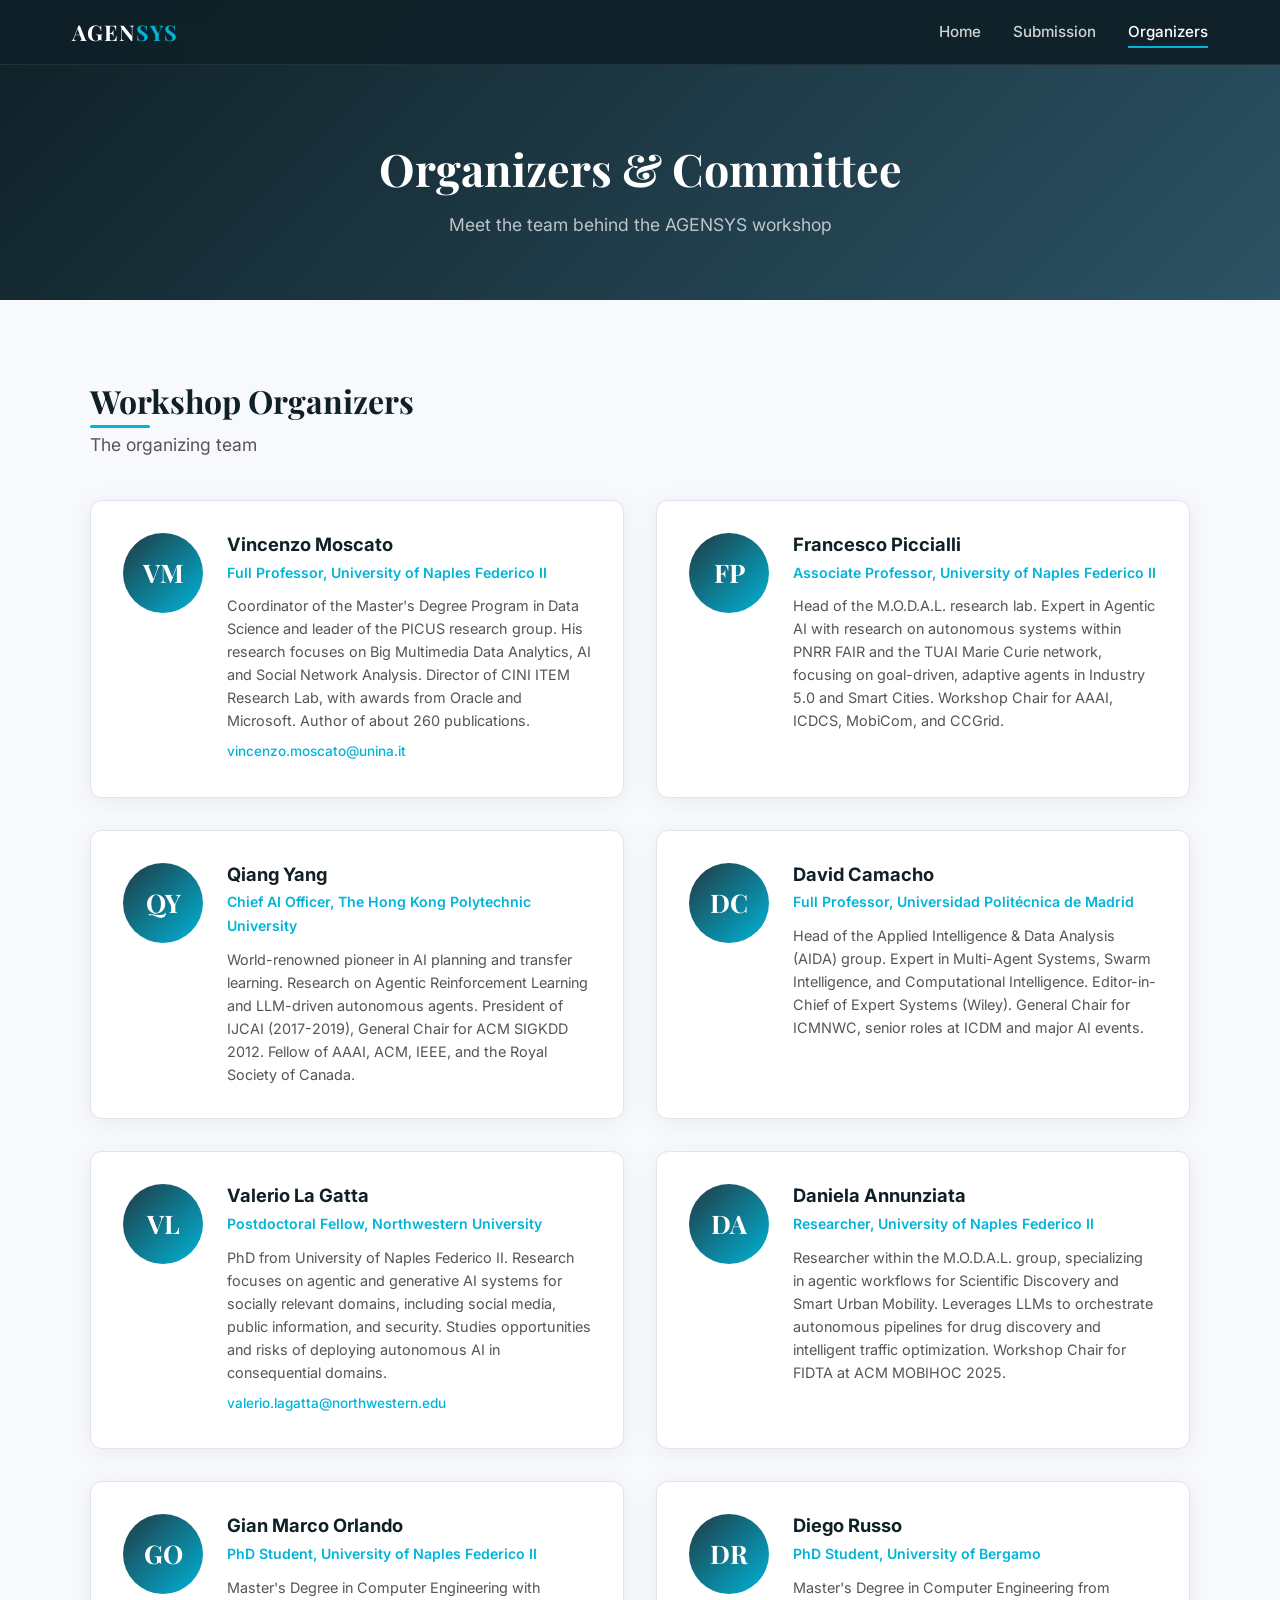
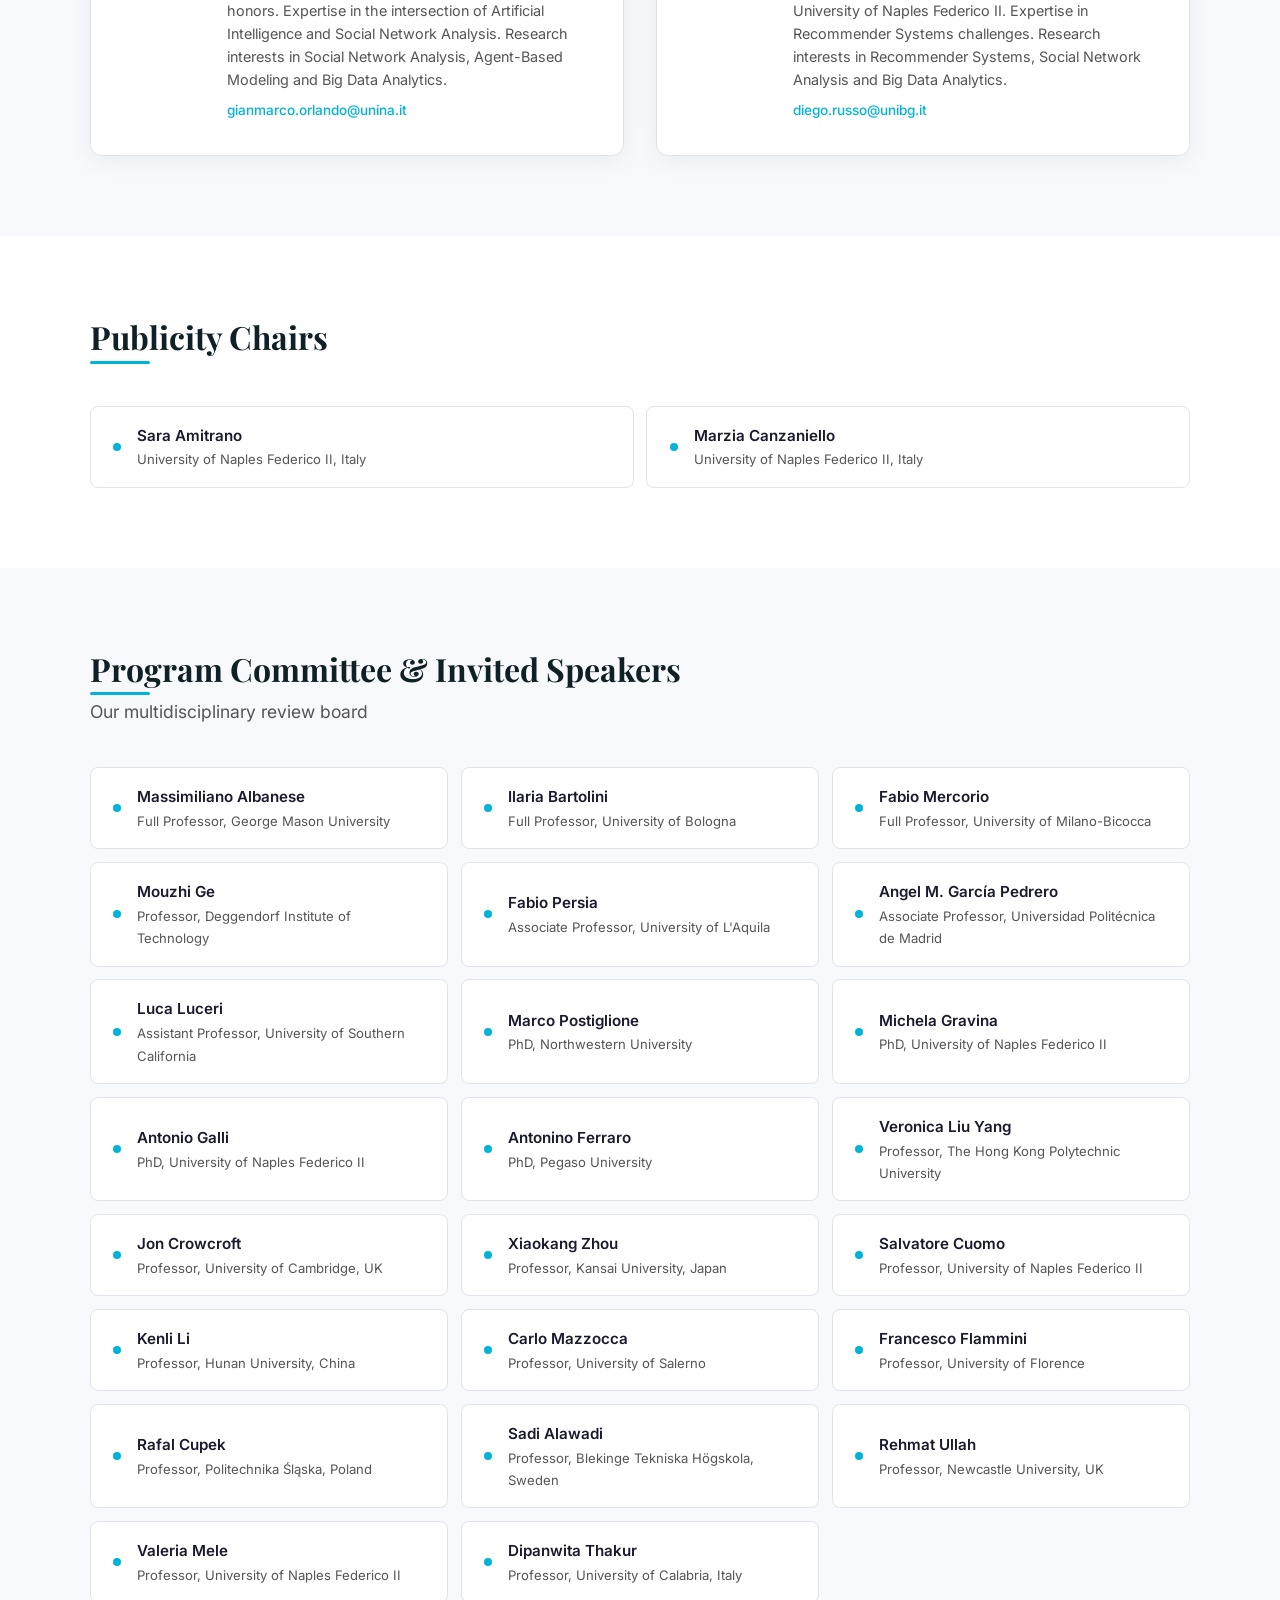
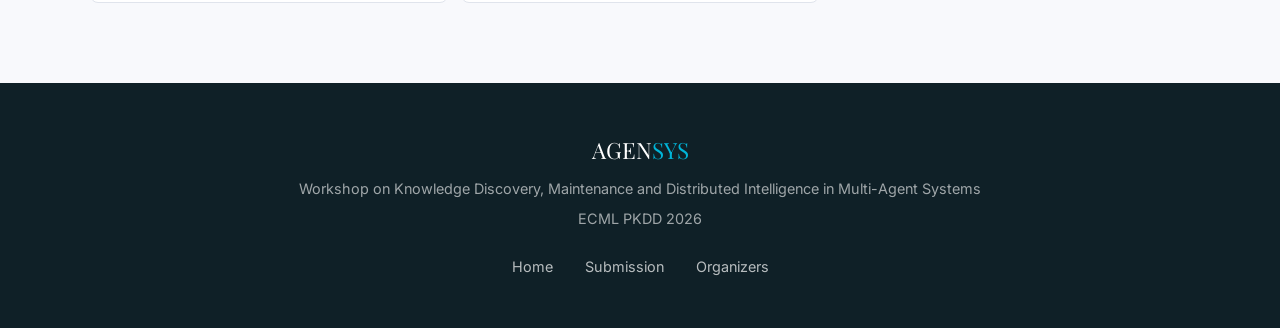
==== organizers.html @ 370cf226 "Add initial HTML files for AGENSYS Workshop at ECML PKDD 2026 - Created index.html with navigation, " ====
<!DOCTYPE html>
<html lang="en">
<head>
  <meta charset="UTF-8">
  <meta name="viewport" content="width=device-width, initial-scale=1.0">
  <title>Organizers – AGENSYS @ ECML PKDD 2026</title>
  <meta name="description" content="Organizing committee and program committee for the AGENSYS Workshop at ECML PKDD 2026">
  <link rel="preconnect" href="https://fonts.googleapis.com">
  <link rel="preconnect" href="https://fonts.gstatic.com" crossorigin>
  <link href="https://fonts.googleapis.com/css2?family=Inter:wght@400;500;600;700&family=Playfair+Display:wght@600;700;800&display=swap" rel="stylesheet">
  <link rel="stylesheet" href="css/style.css">
</head>
<body>

  <!-- Navigation -->
  <nav class="navbar">
    <div class="nav-container">
      <a href="index.html" class="nav-brand">AGEN<span>SYS</span></a>
      <ul class="nav-links" id="navLinks">
        <li><a href="index.html">Home</a></li>
        <li><a href="submission.html">Submission</a></li>
        <li><a href="organizers.html" class="active">Organizers</a></li>
      </ul>
      <div class="nav-toggle" id="navToggle" aria-label="Toggle navigation">
        <span></span><span></span><span></span>
      </div>
    </div>
  </nav>

  <!-- Page Hero -->
  <header class="page-hero">
    <h1>Organizers &amp; Committee</h1>
    <p>Meet the team behind the AGENSYS workshop</p>
  </header>

  <!-- Workshop Organizers -->
  <section class="section" id="organizers">
    <div class="container">
      <h2 class="section-title">Workshop Organizers</h2>
      <p class="section-subtitle">The organizing team</p>

      <div class="organizers-grid">

        <!-- Vincenzo Moscato -->
        <div class="organizer-card">
          <div class="organizer-avatar">VM</div>
          <div class="organizer-info">
            <h3>Vincenzo Moscato</h3>
            <div class="organizer-role">Full Professor, University of Naples Federico II</div>
            <p class="organizer-bio">Coordinator of the Master's Degree Program in Data Science and leader of the PICUS research group. His research focuses on Big Multimedia Data Analytics, AI and Social Network Analysis. Director of CINI ITEM Research Lab, with awards from Oracle and Microsoft. Author of about 260 publications.</p>
            <a href="mailto:vincenzo.moscato@unina.it" class="organizer-email">vincenzo.moscato@unina.it</a>
          </div>
        </div>

        <!-- Francesco Piccialli -->
        <div class="organizer-card">
          <div class="organizer-avatar">FP</div>
          <div class="organizer-info">
            <h3>Francesco Piccialli</h3>
            <div class="organizer-role">Associate Professor, University of Naples Federico II</div>
            <p class="organizer-bio">Head of the M.O.D.A.L. research lab. Expert in Agentic AI with research on autonomous systems within PNRR FAIR and the TUAI Marie Curie network, focusing on goal-driven, adaptive agents in Industry 5.0 and Smart Cities. Workshop Chair for AAAI, ICDCS, MobiCom, and CCGrid.</p>
          </div>
        </div>

        <!-- Qiang Yang -->
        <div class="organizer-card">
          <div class="organizer-avatar">QY</div>
          <div class="organizer-info">
            <h3>Qiang Yang</h3>
            <div class="organizer-role">Chief AI Officer, The Hong Kong Polytechnic University</div>
            <p class="organizer-bio">World-renowned pioneer in AI planning and transfer learning. Research on Agentic Reinforcement Learning and LLM-driven autonomous agents. President of IJCAI (2017-2019), General Chair for ACM SIGKDD 2012. Fellow of AAAI, ACM, IEEE, and the Royal Society of Canada.</p>
          </div>
        </div>

        <!-- David Camacho -->
        <div class="organizer-card">
          <div class="organizer-avatar">DC</div>
          <div class="organizer-info">
            <h3>David Camacho</h3>
            <div class="organizer-role">Full Professor, Universidad Polit&eacute;cnica de Madrid</div>
            <p class="organizer-bio">Head of the Applied Intelligence &amp; Data Analysis (AIDA) group. Expert in Multi-Agent Systems, Swarm Intelligence, and Computational Intelligence. Editor-in-Chief of Expert Systems (Wiley). General Chair for ICMNWC, senior roles at ICDM and major AI events.</p>
          </div>
        </div>

        <!-- Valerio La Gatta -->
        <div class="organizer-card">
          <div class="organizer-avatar">VL</div>
          <div class="organizer-info">
            <h3>Valerio La Gatta</h3>
            <div class="organizer-role">Postdoctoral Fellow, Northwestern University</div>
            <p class="organizer-bio">PhD from University of Naples Federico II. Research focuses on agentic and generative AI systems for socially relevant domains, including social media, public information, and security. Studies opportunities and risks of deploying autonomous AI in consequential domains.</p>
            <a href="mailto:valerio.lagatta@northwestern.edu" class="organizer-email">valerio.lagatta@northwestern.edu</a>
          </div>
        </div>

        <!-- Daniela Annunziata -->
        <div class="organizer-card">
          <div class="organizer-avatar">DA</div>
          <div class="organizer-info">
            <h3>Daniela Annunziata</h3>
            <div class="organizer-role">Researcher, University of Naples Federico II</div>
            <p class="organizer-bio">Researcher within the M.O.D.A.L. group, specializing in agentic workflows for Scientific Discovery and Smart Urban Mobility. Leverages LLMs to orchestrate autonomous pipelines for drug discovery and intelligent traffic optimization. Workshop Chair for FIDTA at ACM MOBIHOC 2025.</p>
          </div>
        </div>

        <!-- Gian Marco Orlando -->
        <div class="organizer-card">
          <div class="organizer-avatar">GO</div>
          <div class="organizer-info">
            <h3>Gian Marco Orlando</h3>
            <div class="organizer-role">PhD Student, University of Naples Federico II</div>
            <p class="organizer-bio">Master's Degree in Computer Engineering with honors. Expertise in the intersection of Artificial Intelligence and Social Network Analysis. Research interests in Social Network Analysis, Agent-Based Modeling and Big Data Analytics.</p>
            <a href="mailto:gianmarco.orlando@unina.it" class="organizer-email">gianmarco.orlando@unina.it</a>
          </div>
        </div>

        <!-- Diego Russo -->
        <div class="organizer-card">
          <div class="organizer-avatar">DR</div>
          <div class="organizer-info">
            <h3>Diego Russo</h3>
            <div class="organizer-role">PhD Student, University of Bergamo</div>
            <p class="organizer-bio">Master's Degree in Computer Engineering from University of Naples Federico II. Expertise in Recommender Systems challenges. Research interests in Recommender Systems, Social Network Analysis and Big Data Analytics.</p>
            <a href="mailto:diego.russo@unibg.it" class="organizer-email">diego.russo@unibg.it</a>
          </div>
        </div>

      </div>
    </div>
  </section>

  <!-- Publicity Chairs -->
  <section class="section" id="publicity">
    <div class="container">
      <h2 class="section-title">Publicity Chairs</h2>
      <p class="section-subtitle"></p>
      <div class="pc-grid">
        <div class="pc-member">
          <div class="pc-dot"></div>
          <div>
            <div class="pc-name">Sara Amitrano</div>
            <div class="pc-role">University of Naples Federico II, Italy</div>
          </div>
        </div>
        <div class="pc-member">
          <div class="pc-dot"></div>
          <div>
            <div class="pc-name">Marzia Canzaniello</div>
            <div class="pc-role">University of Naples Federico II, Italy</div>
          </div>
        </div>
      </div>
    </div>
  </section>

  <!-- Program Committee -->
  <section class="section" id="pc">
    <div class="container">
      <h2 class="section-title">Program Committee &amp; Invited Speakers</h2>
      <p class="section-subtitle">Our multidisciplinary review board</p>

      <div class="pc-grid">
        <div class="pc-member">
          <div class="pc-dot"></div>
          <div>
            <div class="pc-name">Massimiliano Albanese</div>
            <div class="pc-role">Full Professor, George Mason University</div>
          </div>
        </div>
        <div class="pc-member">
          <div class="pc-dot"></div>
          <div>
            <div class="pc-name">Ilaria Bartolini</div>
            <div class="pc-role">Full Professor, University of Bologna</div>
          </div>
        </div>
        <div class="pc-member">
          <div class="pc-dot"></div>
          <div>
            <div class="pc-name">Fabio Mercorio</div>
            <div class="pc-role">Full Professor, University of Milano-Bicocca</div>
          </div>
        </div>
        <div class="pc-member">
          <div class="pc-dot"></div>
          <div>
            <div class="pc-name">Mouzhi Ge</div>
            <div class="pc-role">Professor, Deggendorf Institute of Technology</div>
          </div>
        </div>
        <div class="pc-member">
          <div class="pc-dot"></div>
          <div>
            <div class="pc-name">Fabio Persia</div>
            <div class="pc-role">Associate Professor, University of L'Aquila</div>
          </div>
        </div>
        <div class="pc-member">
          <div class="pc-dot"></div>
          <div>
            <div class="pc-name">Angel M. Garc&iacute;a Pedrero</div>
            <div class="pc-role">Associate Professor, Universidad Polit&eacute;cnica de Madrid</div>
          </div>
        </div>
        <div class="pc-member">
          <div class="pc-dot"></div>
          <div>
            <div class="pc-name">Luca Luceri</div>
            <div class="pc-role">Assistant Professor, University of Southern California</div>
          </div>
        </div>
        <div class="pc-member">
          <div class="pc-dot"></div>
          <div>
            <div class="pc-name">Marco Postiglione</div>
            <div class="pc-role">PhD, Northwestern University</div>
          </div>
        </div>
        <div class="pc-member">
          <div class="pc-dot"></div>
          <div>
            <div class="pc-name">Michela Gravina</div>
            <div class="pc-role">PhD, University of Naples Federico II</div>
          </div>
        </div>
        <div class="pc-member">
          <div class="pc-dot"></div>
          <div>
            <div class="pc-name">Antonio Galli</div>
            <div class="pc-role">PhD, University of Naples Federico II</div>
          </div>
        </div>
        <div class="pc-member">
          <div class="pc-dot"></div>
          <div>
            <div class="pc-name">Antonino Ferraro</div>
            <div class="pc-role">PhD, Pegaso University</div>
          </div>
        </div>
        <div class="pc-member">
          <div class="pc-dot"></div>
          <div>
            <div class="pc-name">Veronica Liu Yang</div>
            <div class="pc-role">Professor, The Hong Kong Polytechnic University</div>
          </div>
        </div>
        <div class="pc-member">
          <div class="pc-dot"></div>
          <div>
            <div class="pc-name">Jon Crowcroft</div>
            <div class="pc-role">Professor, University of Cambridge, UK</div>
          </div>
        </div>
        <div class="pc-member">
          <div class="pc-dot"></div>
          <div>
            <div class="pc-name">Xiaokang Zhou</div>
            <div class="pc-role">Professor, Kansai University, Japan</div>
          </div>
        </div>
        <div class="pc-member">
          <div class="pc-dot"></div>
          <div>
            <div class="pc-name">Salvatore Cuomo</div>
            <div class="pc-role">Professor, University of Naples Federico II</div>
          </div>
        </div>
        <div class="pc-member">
          <div class="pc-dot"></div>
          <div>
            <div class="pc-name">Kenli Li</div>
            <div class="pc-role">Professor, Hunan University, China</div>
          </div>
        </div>
        <div class="pc-member">
          <div class="pc-dot"></div>
          <div>
            <div class="pc-name">Carlo Mazzocca</div>
            <div class="pc-role">Professor, University of Salerno</div>
          </div>
        </div>
        <div class="pc-member">
          <div class="pc-dot"></div>
          <div>
            <div class="pc-name">Francesco Flammini</div>
            <div class="pc-role">Professor, University of Florence</div>
          </div>
        </div>
        <div class="pc-member">
          <div class="pc-dot"></div>
          <div>
            <div class="pc-name">Rafal Cupek</div>
            <div class="pc-role">Professor, Politechnika &#x15A;l&#x105;ska, Poland</div>
          </div>
        </div>
        <div class="pc-member">
          <div class="pc-dot"></div>
          <div>
            <div class="pc-name">Sadi Alawadi</div>
            <div class="pc-role">Professor, Blekinge Tekniska H&ouml;gskola, Sweden</div>
          </div>
        </div>
        <div class="pc-member">
          <div class="pc-dot"></div>
          <div>
            <div class="pc-name">Rehmat Ullah</div>
            <div class="pc-role">Professor, Newcastle University, UK</div>
          </div>
        </div>
        <div class="pc-member">
          <div class="pc-dot"></div>
          <div>
            <div class="pc-name">Valeria Mele</div>
            <div class="pc-role">Professor, University of Naples Federico II</div>
          </div>
        </div>
        <div class="pc-member">
          <div class="pc-dot"></div>
          <div>
            <div class="pc-name">Dipanwita Thakur</div>
            <div class="pc-role">Professor, University of Calabria, Italy</div>
          </div>
        </div>
      </div>
    </div>
  </section>

  <!-- Footer -->
  <footer class="footer">
    <div class="footer-brand">AGEN<span>SYS</span></div>
    <p>Workshop on Knowledge Discovery, Maintenance and Distributed Intelligence in Multi-Agent Systems</p>
    <p>ECML PKDD 2026</p>
    <div class="footer-links">
      <a href="index.html">Home</a>
      <a href="submission.html">Submission</a>
      <a href="organizers.html">Organizers</a>
    </div>
  </footer>

  <script>
    document.getElementById('navToggle').addEventListener('click', function () {
      document.getElementById('navLinks').classList.toggle('open');
    });
  </script>
</body>
</html>
---- css/style.css ----
/* ===== Reset & Base ===== */
*,
*::before,
*::after {
  margin: 0;
  padding: 0;
  box-sizing: border-box;
}

:root {
  --primary: #0f2027;
  --primary-mid: #203a43;
  --primary-light: #2c5364;
  --accent: #00b4d8;
  --accent-light: #90e0ef;
  --accent-glow: rgba(0, 180, 216, 0.15);
  --text: #1a1a2e;
  --text-light: #555;
  --bg: #f8f9fc;
  --card-bg: #ffffff;
  --border: #e0e4ec;
  --radius: 12px;
  --shadow: 0 4px 24px rgba(0, 0, 0, 0.06);
  --shadow-hover: 0 8px 32px rgba(0, 0, 0, 0.10);
  --font: 'Inter', 'Segoe UI', system-ui, -apple-system, sans-serif;
  --font-heading: 'Playfair Display', Georgia, serif;
}

html {
  scroll-behavior: smooth;
  font-size: 16px;
}

body {
  font-family: var(--font);
  color: var(--text);
  background: var(--bg);
  line-height: 1.7;
  -webkit-font-smoothing: antialiased;
}

a {
  color: var(--accent);
  text-decoration: none;
  transition: color 0.2s;
}

a:hover {
  color: var(--primary-light);
}

img {
  max-width: 100%;
  display: block;
}

/* ===== Typography ===== */
h1, h2, h3, h4 {
  font-family: var(--font-heading);
  color: var(--primary);
  line-height: 1.3;
}

h2.section-title {
  font-size: 2rem;
  margin-bottom: 0.5rem;
  position: relative;
  display: inline-block;
}

h2.section-title::after {
  content: '';
  position: absolute;
  bottom: -6px;
  left: 0;
  width: 60px;
  height: 3px;
  background: var(--accent);
  border-radius: 2px;
}

.section-subtitle {
  color: var(--text-light);
  font-size: 1.1rem;
  margin-bottom: 2.5rem;
}

/* ===== Navigation ===== */
.navbar {
  position: fixed;
  top: 0;
  left: 0;
  right: 0;
  z-index: 1000;
  background: rgba(15, 32, 39, 0.95);
  backdrop-filter: blur(12px);
  border-bottom: 1px solid rgba(255, 255, 255, 0.08);
  transition: background 0.3s;
}

.nav-container {
  max-width: 1200px;
  margin: 0 auto;
  padding: 0 2rem;
  display: flex;
  justify-content: space-between;
  align-items: center;
  height: 64px;
}

.nav-brand {
  font-family: var(--font-heading);
  font-size: 1.35rem;
  font-weight: 700;
  color: #fff;
  letter-spacing: 1px;
}

.nav-brand span {
  color: var(--accent);
}

.nav-links {
  display: flex;
  gap: 2rem;
  list-style: none;
}

.nav-links a {
  color: rgba(255, 255, 255, 0.8);
  font-size: 0.95rem;
  font-weight: 500;
  padding: 0.4rem 0;
  position: relative;
  transition: color 0.2s;
}

.nav-links a::after {
  content: '';
  position: absolute;
  bottom: 0;
  left: 0;
  width: 0;
  height: 2px;
  background: var(--accent);
  transition: width 0.3s;
}

.nav-links a:hover,
.nav-links a.active {
  color: #fff;
}

.nav-links a:hover::after,
.nav-links a.active::after {
  width: 100%;
}

.nav-toggle {
  display: none;
  flex-direction: column;
  gap: 5px;
  cursor: pointer;
  padding: 4px;
}

.nav-toggle span {
  width: 24px;
  height: 2px;
  background: #fff;
  border-radius: 2px;
  transition: transform 0.3s;
}

/* ===== Hero ===== */
.hero {
  position: relative;
  min-height: 100vh;
  display: flex;
  align-items: center;
  justify-content: center;
  text-align: center;
  background: linear-gradient(135deg, var(--primary) 0%, var(--primary-mid) 50%, var(--primary-light) 100%);
  overflow: hidden;
  padding: 120px 2rem 80px;
}

.hero::before {
  content: '';
  position: absolute;
  inset: 0;
  background:
    radial-gradient(circle at 20% 50%, rgba(0, 180, 216, 0.08) 0%, transparent 50%),
    radial-gradient(circle at 80% 20%, rgba(144, 224, 239, 0.06) 0%, transparent 40%),
    radial-gradient(circle at 60% 80%, rgba(0, 180, 216, 0.05) 0%, transparent 45%);
  pointer-events: none;
}

/* Animated grid */
.hero::after {
  content: '';
  position: absolute;
  inset: 0;
  background-image:
    linear-gradient(rgba(255, 255, 255, 0.03) 1px, transparent 1px),
    linear-gradient(90deg, rgba(255, 255, 255, 0.03) 1px, transparent 1px);
  background-size: 60px 60px;
  pointer-events: none;
}

.hero-content {
  position: relative;
  z-index: 1;
  max-width: 900px;
}

.hero-badge {
  display: inline-block;
  background: rgba(0, 180, 216, 0.15);
  border: 1px solid rgba(0, 180, 216, 0.3);
  color: var(--accent-light);
  padding: 0.5rem 1.5rem;
  border-radius: 50px;
  font-size: 0.85rem;
  font-weight: 600;
  letter-spacing: 1px;
  text-transform: uppercase;
  margin-bottom: 2rem;
}

.hero h1 {
  font-size: 3.5rem;
  color: #fff;
  margin-bottom: 0.75rem;
  letter-spacing: -0.5px;
}

.hero h1 .highlight {
  background: linear-gradient(135deg, var(--accent), var(--accent-light));
  -webkit-background-clip: text;
  -webkit-text-fill-color: transparent;
  background-clip: text;
}

.hero-full-title {
  font-size: 1.15rem;
  color: rgba(255, 255, 255, 0.7);
  margin-bottom: 1.5rem;
  font-weight: 400;
  max-width: 750px;
  margin-left: auto;
  margin-right: auto;
  line-height: 1.6;
}

.hero-conference {
  font-size: 1.05rem;
  color: rgba(255, 255, 255, 0.6);
  margin-bottom: 2.5rem;
}

.hero-conference strong {
  color: var(--accent-light);
}

.hero-dates {
  display: flex;
  justify-content: center;
  gap: 2rem;
  flex-wrap: wrap;
  margin-bottom: 2.5rem;
}

.hero-date-item {
  background: rgba(255, 255, 255, 0.06);
  border: 1px solid rgba(255, 255, 255, 0.1);
  border-radius: var(--radius);
  padding: 1.2rem 1.8rem;
  min-width: 200px;
  backdrop-filter: blur(4px);
}

.hero-date-item .label {
  font-size: 0.75rem;
  text-transform: uppercase;
  letter-spacing: 1.5px;
  color: var(--accent);
  font-weight: 600;
  margin-bottom: 0.35rem;
}

.hero-date-item .date {
  font-size: 1rem;
  color: #fff;
  font-weight: 500;
}

.hero-cta {
  display: inline-flex;
  align-items: center;
  gap: 0.5rem;
  background: var(--accent);
  color: #fff;
  padding: 0.9rem 2.2rem;
  border-radius: 50px;
  font-weight: 600;
  font-size: 1rem;
  transition: transform 0.2s, box-shadow 0.2s;
  box-shadow: 0 4px 20px rgba(0, 180, 216, 0.3);
}

.hero-cta:hover {
  transform: translateY(-2px);
  box-shadow: 0 8px 30px rgba(0, 180, 216, 0.4);
  color: #fff;
}

/* ===== Sections ===== */
.section {
  padding: 5rem 2rem;
}

.section:nth-child(even) {
  background: #fff;
}

.container {
  max-width: 1100px;
  margin: 0 auto;
}

/* ===== Scope ===== */
.scope-text {
  font-size: 1.08rem;
  color: var(--text-light);
  max-width: 900px;
  line-height: 1.85;
}

.scope-text p + p {
  margin-top: 1rem;
}

/* ===== Challenges ===== */
.challenges-grid {
  display: grid;
  grid-template-columns: repeat(auto-fit, minmax(320px, 1fr));
  gap: 1.5rem;
  margin-top: 1rem;
}

.challenge-card {
  background: var(--card-bg);
  border: 1px solid var(--border);
  border-radius: var(--radius);
  padding: 1.8rem;
  transition: transform 0.2s, box-shadow 0.2s;
}

.challenge-card:hover {
  transform: translateY(-3px);
  box-shadow: var(--shadow-hover);
}

.challenge-card .icon {
  width: 48px;
  height: 48px;
  background: var(--accent-glow);
  border-radius: 10px;
  display: flex;
  align-items: center;
  justify-content: center;
  font-size: 1.4rem;
  margin-bottom: 1rem;
}

.challenge-card h3 {
  font-size: 1.1rem;
  margin-bottom: 0.6rem;
  font-family: var(--font);
  font-weight: 600;
}

.challenge-card p {
  font-size: 0.95rem;
  color: var(--text-light);
  line-height: 1.65;
}

/* ===== Topics ===== */
.topics-container {
  display: grid;
  grid-template-columns: repeat(auto-fit, minmax(320px, 1fr));
  gap: 2rem;
}

.topic-group {
  background: var(--card-bg);
  border: 1px solid var(--border);
  border-radius: var(--radius);
  padding: 2rem;
  box-shadow: var(--shadow);
}

.topic-group h3 {
  font-size: 1.2rem;
  margin-bottom: 1.2rem;
  padding-bottom: 0.8rem;
  border-bottom: 2px solid var(--accent-glow);
  font-family: var(--font);
  font-weight: 700;
  color: var(--primary);
}

.topic-group ul {
  list-style: none;
}

.topic-group li {
  position: relative;
  padding-left: 1.4rem;
  margin-bottom: 0.7rem;
  font-size: 0.95rem;
  color: var(--text-light);
  line-height: 1.55;
}

.topic-group li::before {
  content: '';
  position: absolute;
  left: 0;
  top: 0.55rem;
  width: 6px;
  height: 6px;
  border-radius: 50%;
  background: var(--accent);
}

/* ===== Dates Table ===== */
.dates-table {
  width: 100%;
  border-collapse: collapse;
  margin-top: 1rem;
}

.dates-table th,
.dates-table td {
  text-align: left;
  padding: 1rem 1.5rem;
  border-bottom: 1px solid var(--border);
}

.dates-table th {
  font-size: 0.8rem;
  text-transform: uppercase;
  letter-spacing: 1.5px;
  color: var(--text-light);
  font-weight: 600;
}

.dates-table td {
  font-size: 1rem;
}

.dates-table td:first-child {
  font-weight: 600;
  color: var(--primary);
}

.dates-table tr:last-child td {
  border-bottom: none;
}

.dates-table .highlight-row td {
  background: var(--accent-glow);
  font-weight: 600;
}

/* ===== Submission Page ===== */
.page-hero {
  background: linear-gradient(135deg, var(--primary), var(--primary-light));
  padding: 140px 2rem 60px;
  text-align: center;
}

.page-hero h1 {
  color: #fff;
  font-size: 2.8rem;
  margin-bottom: 0.75rem;
}

.page-hero p {
  color: rgba(255, 255, 255, 0.7);
  font-size: 1.1rem;
  max-width: 600px;
  margin: 0 auto;
}

.sub-types {
  display: grid;
  grid-template-columns: repeat(auto-fit, minmax(280px, 1fr));
  gap: 1.5rem;
  margin-top: 1.5rem;
}

.sub-type-card {
  background: var(--card-bg);
  border: 1px solid var(--border);
  border-radius: var(--radius);
  padding: 2rem;
  text-align: center;
  box-shadow: var(--shadow);
  transition: transform 0.2s;
}

.sub-type-card:hover {
  transform: translateY(-3px);
}

.sub-type-card .type-icon {
  font-size: 2.2rem;
  margin-bottom: 1rem;
}

.sub-type-card h3 {
  font-family: var(--font);
  font-weight: 700;
  margin-bottom: 0.5rem;
}

.sub-type-card p {
  font-size: 0.92rem;
  color: var(--text-light);
}

.review-criteria {
  display: grid;
  grid-template-columns: repeat(auto-fit, minmax(200px, 1fr));
  gap: 1rem;
  margin-top: 1.5rem;
}

.criteria-item {
  background: var(--accent-glow);
  border-radius: var(--radius);
  padding: 1.2rem;
  text-align: center;
  font-weight: 600;
  color: var(--primary);
  font-size: 0.95rem;
}

.submit-btn {
  display: inline-flex;
  align-items: center;
  gap: 0.5rem;
  background: var(--accent);
  color: #fff;
  padding: 1rem 2.4rem;
  border-radius: 50px;
  font-weight: 600;
  font-size: 1.05rem;
  transition: transform 0.2s, box-shadow 0.2s;
  box-shadow: 0 4px 20px rgba(0, 180, 216, 0.3);
  margin-top: 1.5rem;
}

.submit-btn:hover {
  transform: translateY(-2px);
  box-shadow: 0 8px 30px rgba(0, 180, 216, 0.4);
  color: #fff;
}

/* ===== Organizers ===== */
.organizers-grid {
  display: grid;
  grid-template-columns: repeat(auto-fit, minmax(500px, 1fr));
  gap: 2rem;
}

.organizer-card {
  background: var(--card-bg);
  border: 1px solid var(--border);
  border-radius: var(--radius);
  padding: 2rem;
  box-shadow: var(--shadow);
  display: flex;
  gap: 1.5rem;
  align-items: flex-start;
  transition: transform 0.2s;
}

.organizer-card:hover {
  transform: translateY(-2px);
  box-shadow: var(--shadow-hover);
}

.organizer-avatar {
  width: 80px;
  height: 80px;
  border-radius: 50%;
  background: linear-gradient(135deg, var(--primary-mid), var(--accent));
  display: flex;
  align-items: center;
  justify-content: center;
  font-size: 1.6rem;
  color: #fff;
  font-weight: 700;
  font-family: var(--font-heading);
  flex-shrink: 0;
}

.organizer-info h3 {
  font-family: var(--font);
  font-weight: 700;
  font-size: 1.15rem;
  margin-bottom: 0.25rem;
}

.organizer-role {
  font-size: 0.88rem;
  color: var(--accent);
  font-weight: 600;
  margin-bottom: 0.6rem;
}

.organizer-bio {
  font-size: 0.9rem;
  color: var(--text-light);
  line-height: 1.6;
}

.organizer-email {
  display: inline-block;
  margin-top: 0.5rem;
  font-size: 0.85rem;
  color: var(--accent);
  font-weight: 500;
}

/* PC Grid */
.pc-grid {
  display: grid;
  grid-template-columns: repeat(auto-fit, minmax(340px, 1fr));
  gap: 0.8rem;
}

.pc-member {
  background: var(--card-bg);
  border: 1px solid var(--border);
  border-radius: 8px;
  padding: 1rem 1.4rem;
  display: flex;
  align-items: center;
  gap: 1rem;
}

.pc-member .pc-dot {
  width: 8px;
  height: 8px;
  border-radius: 50%;
  background: var(--accent);
  flex-shrink: 0;
}

.pc-member .pc-name {
  font-weight: 600;
  font-size: 0.95rem;
}

.pc-member .pc-role {
  font-size: 0.82rem;
  color: var(--text-light);
}

/* ===== Footer ===== */
.footer {
  background: var(--primary);
  color: rgba(255, 255, 255, 0.6);
  text-align: center;
  padding: 3rem 2rem;
}

.footer-brand {
  font-family: var(--font-heading);
  font-size: 1.4rem;
  color: #fff;
  margin-bottom: 0.5rem;
}

.footer-brand span {
  color: var(--accent);
}

.footer p {
  font-size: 0.9rem;
  margin-bottom: 0.3rem;
}

.footer-links {
  margin-top: 1.5rem;
  display: flex;
  justify-content: center;
  gap: 2rem;
  flex-wrap: wrap;
}

.footer-links a {
  color: rgba(255, 255, 255, 0.7);
  font-size: 0.9rem;
  transition: color 0.2s;
}

.footer-links a:hover {
  color: var(--accent);
}

/* ===== Special Issue Banner ===== */
.special-issue {
  background: linear-gradient(135deg, var(--primary-mid), var(--primary-light));
  color: #fff;
  border-radius: var(--radius);
  padding: 2.5rem;
  margin-top: 2rem;
  text-align: center;
}

.special-issue h3 {
  color: #fff;
  font-size: 1.3rem;
  margin-bottom: 0.75rem;
}

.special-issue p {
  color: rgba(255, 255, 255, 0.8);
  max-width: 700px;
  margin: 0 auto;
  font-size: 1rem;
}

/* ===== Responsive ===== */
@media (max-width: 768px) {
  .nav-links {
    display: none;
    flex-direction: column;
    position: absolute;
    top: 64px;
    left: 0;
    right: 0;
    background: rgba(15, 32, 39, 0.98);
    padding: 1.5rem 2rem;
    gap: 1rem;
  }

  .nav-links.open {
    display: flex;
  }

  .nav-toggle {
    display: flex;
  }

  .hero h1 {
    font-size: 2.2rem;
  }

  .hero-full-title {
    font-size: 1rem;
  }

  .hero-dates {
    flex-direction: column;
    align-items: center;
  }

  h2.section-title {
    font-size: 1.6rem;
  }

  .organizers-grid {
    grid-template-columns: 1fr;
  }

  .organizer-card {
    flex-direction: column;
    align-items: center;
    text-align: center;
  }

  .page-hero h1 {
    font-size: 2rem;
  }

  .pc-grid {
    grid-template-columns: 1fr;
  }
}

@media (max-width: 480px) {
  .hero h1 {
    font-size: 1.8rem;
  }

  .section {
    padding: 3rem 1.2rem;
  }

  .challenges-grid,
  .topics-container {
    grid-template-columns: 1fr;
  }
}
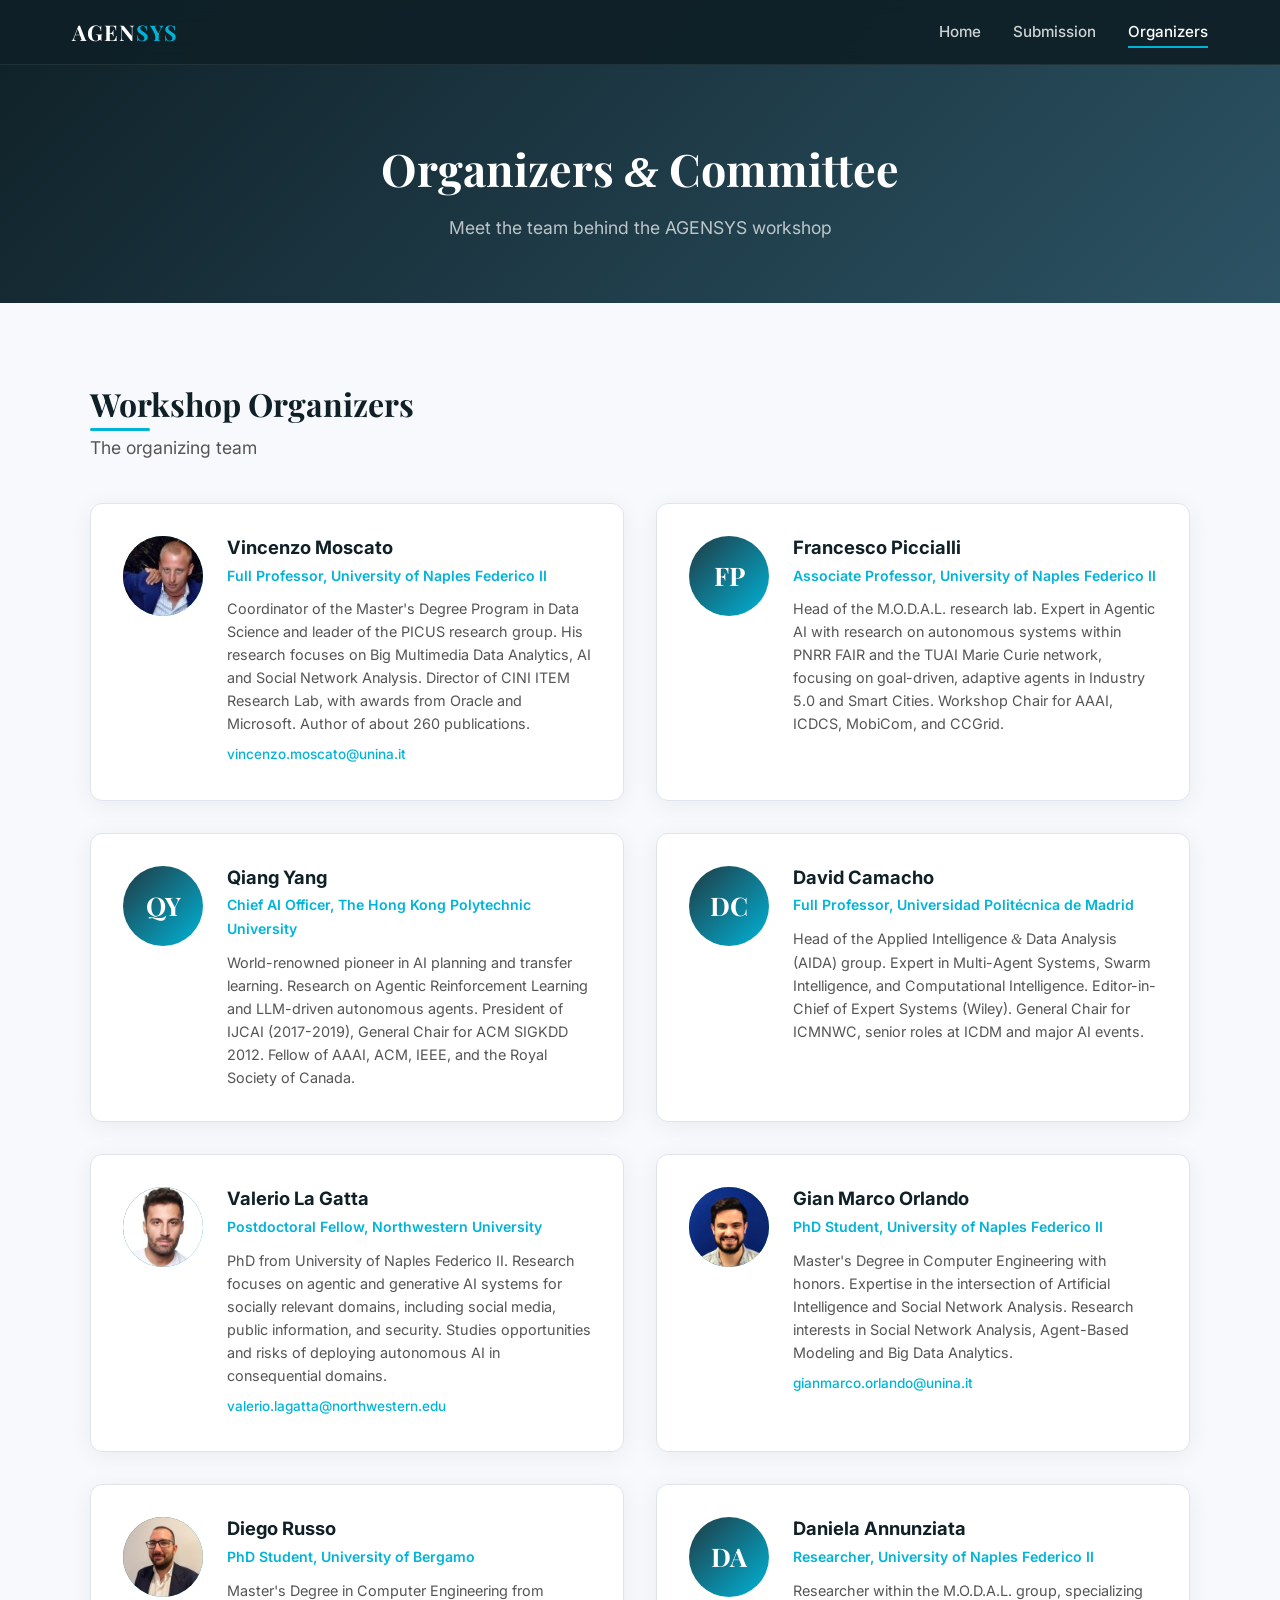
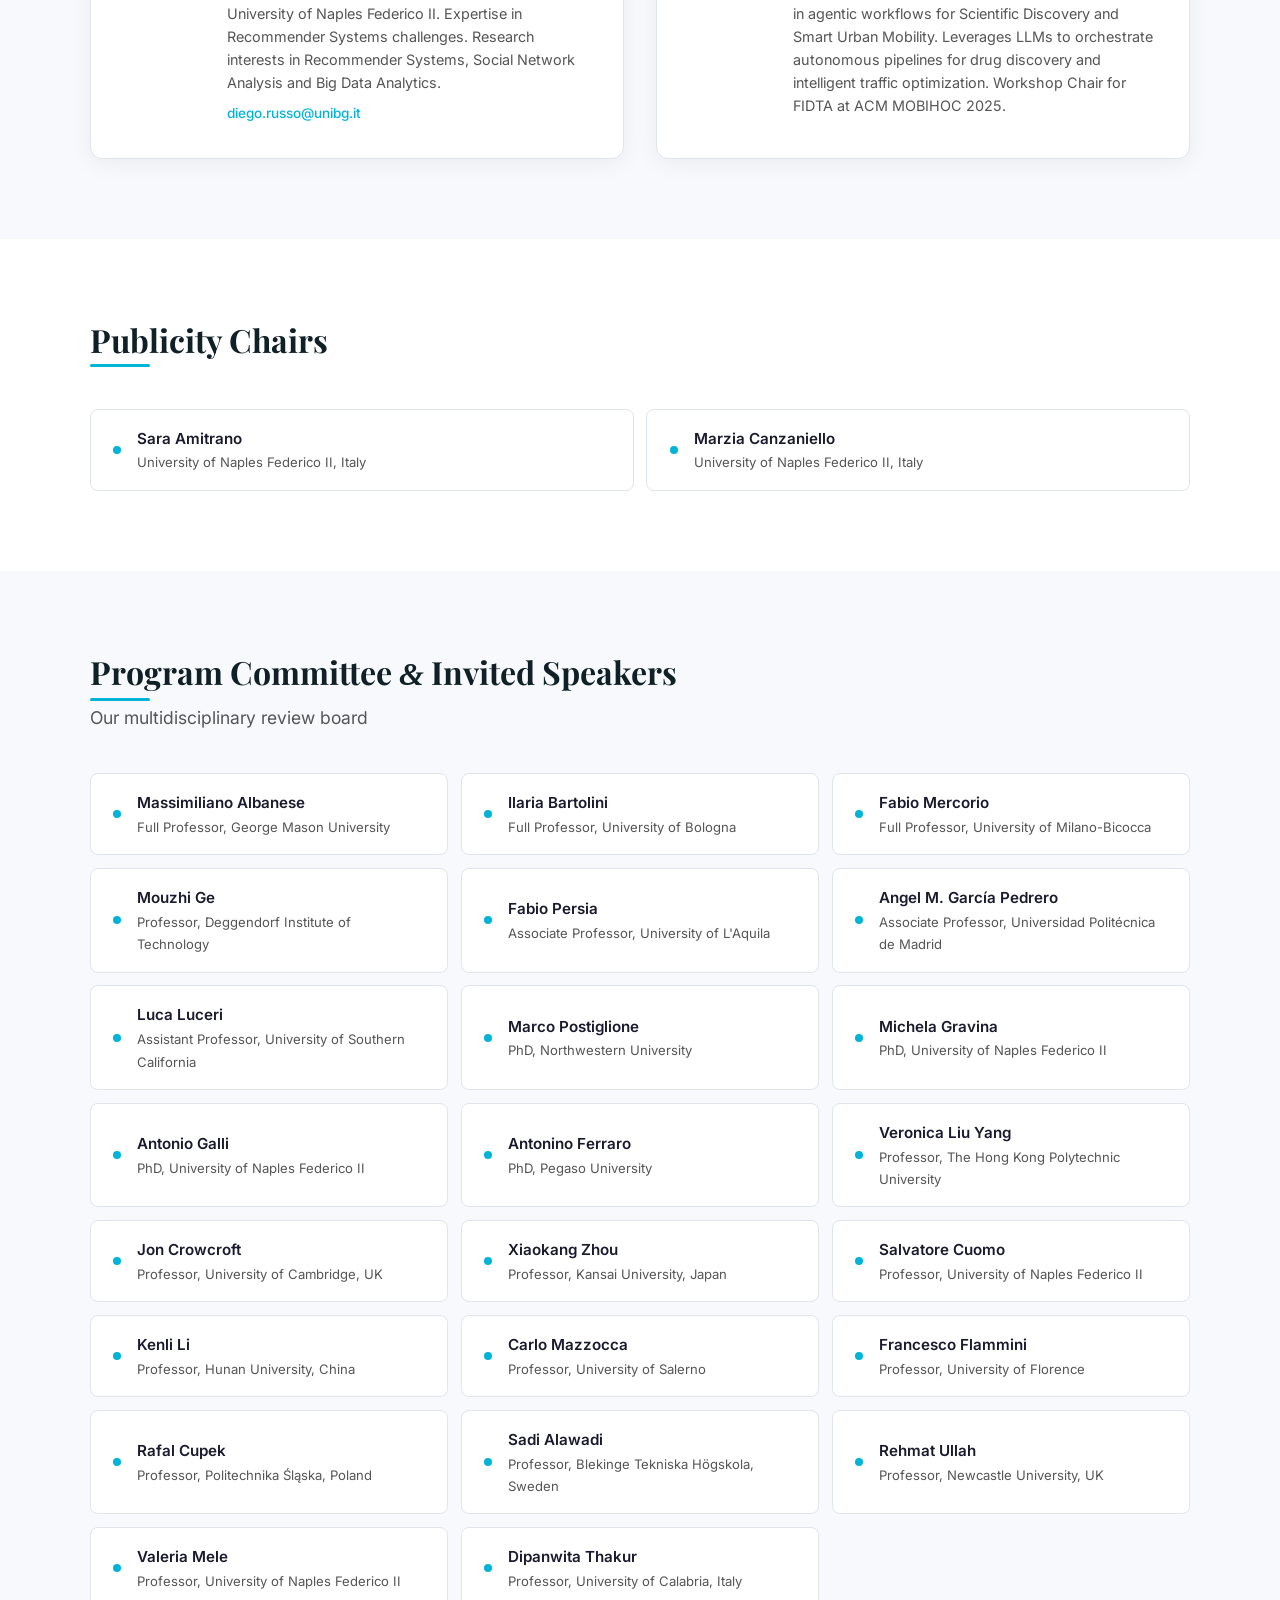
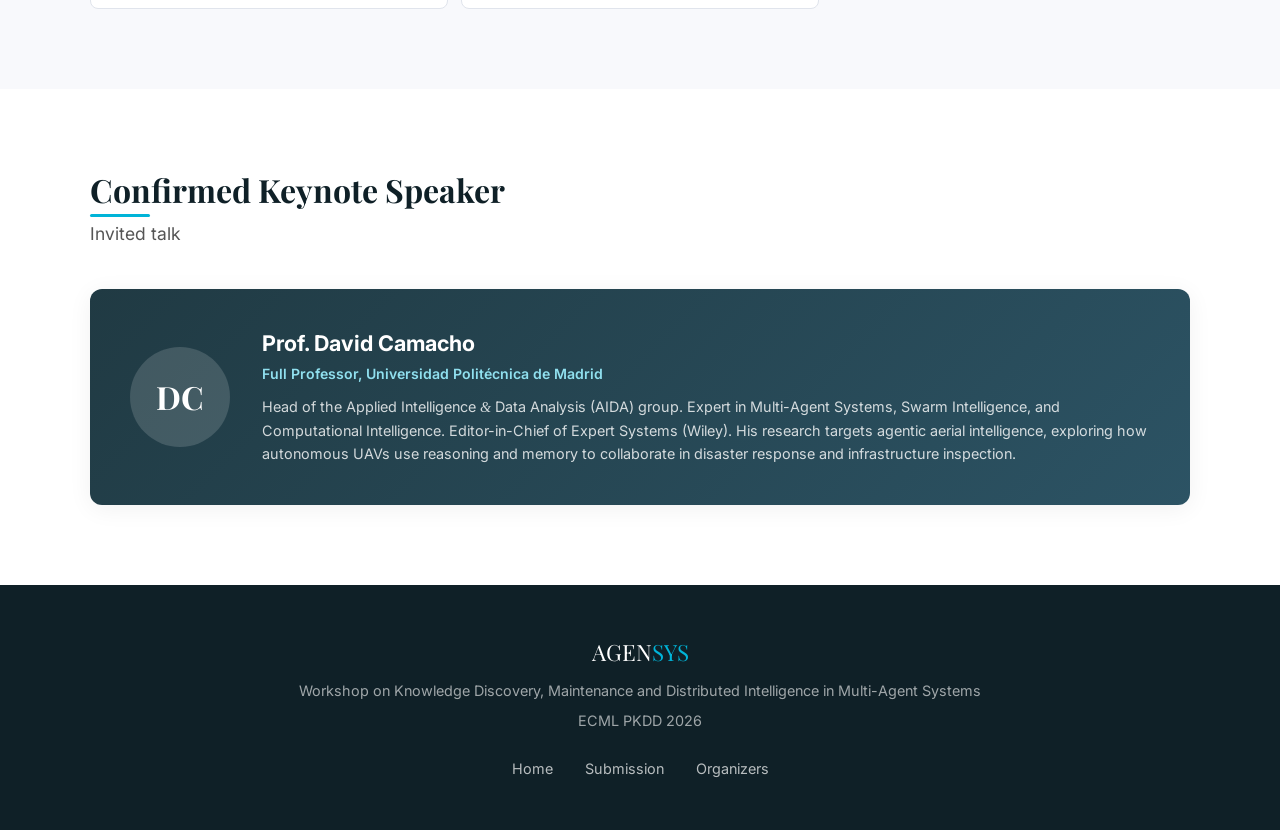
==== commit ecebae49: "Add new image file 'russo.jpg' to the project" ====
--- a/organizers.html
+++ b/organizers.html
@@ -29,7 +29,7 @@
 
   <!-- Page Hero -->
   <header class="page-hero">
-    <h1>Organizers &amp; Committee</h1>
+    <h1>Organizers <span class="amp">&amp;</span> Committee</h1>
     <p>Meet the team behind the AGENSYS workshop</p>
   </header>
 
@@ -43,7 +43,7 @@
 
         <!-- Vincenzo Moscato -->
         <div class="organizer-card">
-          <div class="organizer-avatar">VM</div>
+          <div class="organizer-avatar"><img src="img/moscato.jpg" alt="Vincenzo Moscato"></div>
           <div class="organizer-info">
             <h3>Vincenzo Moscato</h3>
             <div class="organizer-role">Full Professor, University of Naples Federico II</div>
@@ -78,13 +78,13 @@
           <div class="organizer-info">
             <h3>David Camacho</h3>
             <div class="organizer-role">Full Professor, Universidad Polit&eacute;cnica de Madrid</div>
-            <p class="organizer-bio">Head of the Applied Intelligence &amp; Data Analysis (AIDA) group. Expert in Multi-Agent Systems, Swarm Intelligence, and Computational Intelligence. Editor-in-Chief of Expert Systems (Wiley). General Chair for ICMNWC, senior roles at ICDM and major AI events.</p>
+            <p class="organizer-bio">Head of the Applied Intelligence <span class="amp">&amp;</span> Data Analysis (AIDA) group. Expert in Multi-Agent Systems, Swarm Intelligence, and Computational Intelligence. Editor-in-Chief of Expert Systems (Wiley). General Chair for ICMNWC, senior roles at ICDM and major AI events.</p>
           </div>
         </div>
 
         <!-- Valerio La Gatta -->
         <div class="organizer-card">
-          <div class="organizer-avatar">VL</div>
+          <div class="organizer-avatar"><img src="img/lagatta.jpg" alt="Valerio La Gatta"></div>
           <div class="organizer-info">
             <h3>Valerio La Gatta</h3>
             <div class="organizer-role">Postdoctoral Fellow, Northwestern University</div>
@@ -93,19 +93,9 @@
           </div>
         </div>
 
-        <!-- Daniela Annunziata -->
-        <div class="organizer-card">
-          <div class="organizer-avatar">DA</div>
-          <div class="organizer-info">
-            <h3>Daniela Annunziata</h3>
-            <div class="organizer-role">Researcher, University of Naples Federico II</div>
-            <p class="organizer-bio">Researcher within the M.O.D.A.L. group, specializing in agentic workflows for Scientific Discovery and Smart Urban Mobility. Leverages LLMs to orchestrate autonomous pipelines for drug discovery and intelligent traffic optimization. Workshop Chair for FIDTA at ACM MOBIHOC 2025.</p>
-          </div>
-        </div>
-
         <!-- Gian Marco Orlando -->
         <div class="organizer-card">
-          <div class="organizer-avatar">GO</div>
+          <div class="organizer-avatar"><img src="img/orlando.jpeg" alt="Gian Marco Orlando"></div>
           <div class="organizer-info">
             <h3>Gian Marco Orlando</h3>
             <div class="organizer-role">PhD Student, University of Naples Federico II</div>
@@ -116,12 +106,22 @@
 
         <!-- Diego Russo -->
         <div class="organizer-card">
-          <div class="organizer-avatar">DR</div>
+          <div class="organizer-avatar"><img src="img/russo.jpg" alt="Diego Russo"></div>
           <div class="organizer-info">
             <h3>Diego Russo</h3>
             <div class="organizer-role">PhD Student, University of Bergamo</div>
             <p class="organizer-bio">Master's Degree in Computer Engineering from University of Naples Federico II. Expertise in Recommender Systems challenges. Research interests in Recommender Systems, Social Network Analysis and Big Data Analytics.</p>
             <a href="mailto:diego.russo@unibg.it" class="organizer-email">diego.russo@unibg.it</a>
+          </div>
+        </div>
+
+        <!-- Daniela Annunziata -->
+        <div class="organizer-card">
+          <div class="organizer-avatar">DA</div>
+          <div class="organizer-info">
+            <h3>Daniela Annunziata</h3>
+            <div class="organizer-role">Researcher, University of Naples Federico II</div>
+            <p class="organizer-bio">Researcher within the M.O.D.A.L. group, specializing in agentic workflows for Scientific Discovery and Smart Urban Mobility. Leverages LLMs to orchestrate autonomous pipelines for drug discovery and intelligent traffic optimization. Workshop Chair for FIDTA at ACM MOBIHOC 2025.</p>
           </div>
         </div>
 
@@ -156,7 +156,7 @@
   <!-- Program Committee -->
   <section class="section" id="pc">
     <div class="container">
-      <h2 class="section-title">Program Committee &amp; Invited Speakers</h2>
+      <h2 class="section-title">Program Committee <span class="amp">&amp;</span> Invited Speakers</h2>
       <p class="section-subtitle">Our multidisciplinary review board</p>
 
       <div class="pc-grid">
@@ -320,6 +320,22 @@
             <div class="pc-name">Dipanwita Thakur</div>
             <div class="pc-role">Professor, University of Calabria, Italy</div>
           </div>
+        </div>
+      </div>
+    </div>
+  </section>
+
+  <!-- Keynote Speaker -->
+  <section class="section" id="keynote">
+    <div class="container">
+      <h2 class="section-title">Confirmed Keynote Speaker</h2>
+      <p class="section-subtitle">Invited talk</p>
+      <div class="keynote-card">
+        <div class="organizer-avatar">DC</div>
+        <div class="organizer-info">
+          <h3>Prof. David Camacho</h3>
+          <div class="organizer-role">Full Professor, Universidad Polit&eacute;cnica de Madrid</div>
+          <p class="organizer-bio">Head of the Applied Intelligence <span class="amp">&amp;</span> Data Analysis (AIDA) group. Expert in Multi-Agent Systems, Swarm Intelligence, and Computational Intelligence. Editor-in-Chief of Expert Systems (Wiley). His research targets agentic aerial intelligence, exploring how autonomous UAVs use reasoning and memory to collaborate in disaster response and infrastructure inspection.</p>
         </div>
       </div>
     </div>
--- a/css/style.css
+++ b/css/style.css
@@ -61,6 +61,12 @@
   line-height: 1.3;
 }
 
+/* Use serif font for ampersands */
+.amp {
+  font-family: 'Playfair Display', Georgia, 'Times New Roman', serif;
+  font-style: italic;
+}
+
 h2.section-title {
   font-size: 2rem;
   margin-bottom: 0.5rem;
@@ -610,6 +616,13 @@
   flex-shrink: 0;
 }
 
+.organizer-avatar img {
+  width: 100%;
+  height: 100%;
+  object-fit: cover;
+  border-radius: 50%;
+}
+
 .organizer-info h3 {
   font-family: var(--font);
   font-weight: 700;
@@ -671,6 +684,39 @@
 .pc-member .pc-role {
   font-size: 0.82rem;
   color: var(--text-light);
+}
+
+/* ===== Keynote Speaker ===== */
+.keynote-card {
+  background: linear-gradient(135deg, var(--primary-mid), var(--primary-light));
+  border-radius: var(--radius);
+  padding: 2.5rem;
+  color: #fff;
+  display: flex;
+  gap: 2rem;
+  align-items: center;
+  box-shadow: var(--shadow);
+}
+
+.keynote-card .organizer-avatar {
+  width: 100px;
+  height: 100px;
+  background: rgba(255,255,255,0.15);
+  font-size: 2rem;
+}
+
+.keynote-card h3 {
+  color: #fff;
+  font-size: 1.35rem;
+  margin-bottom: 0.3rem;
+}
+
+.keynote-card .organizer-role {
+  color: var(--accent-light);
+}
+
+.keynote-card .organizer-bio {
+  color: rgba(255,255,255,0.8);
 }
 
 /* ===== Footer ===== */
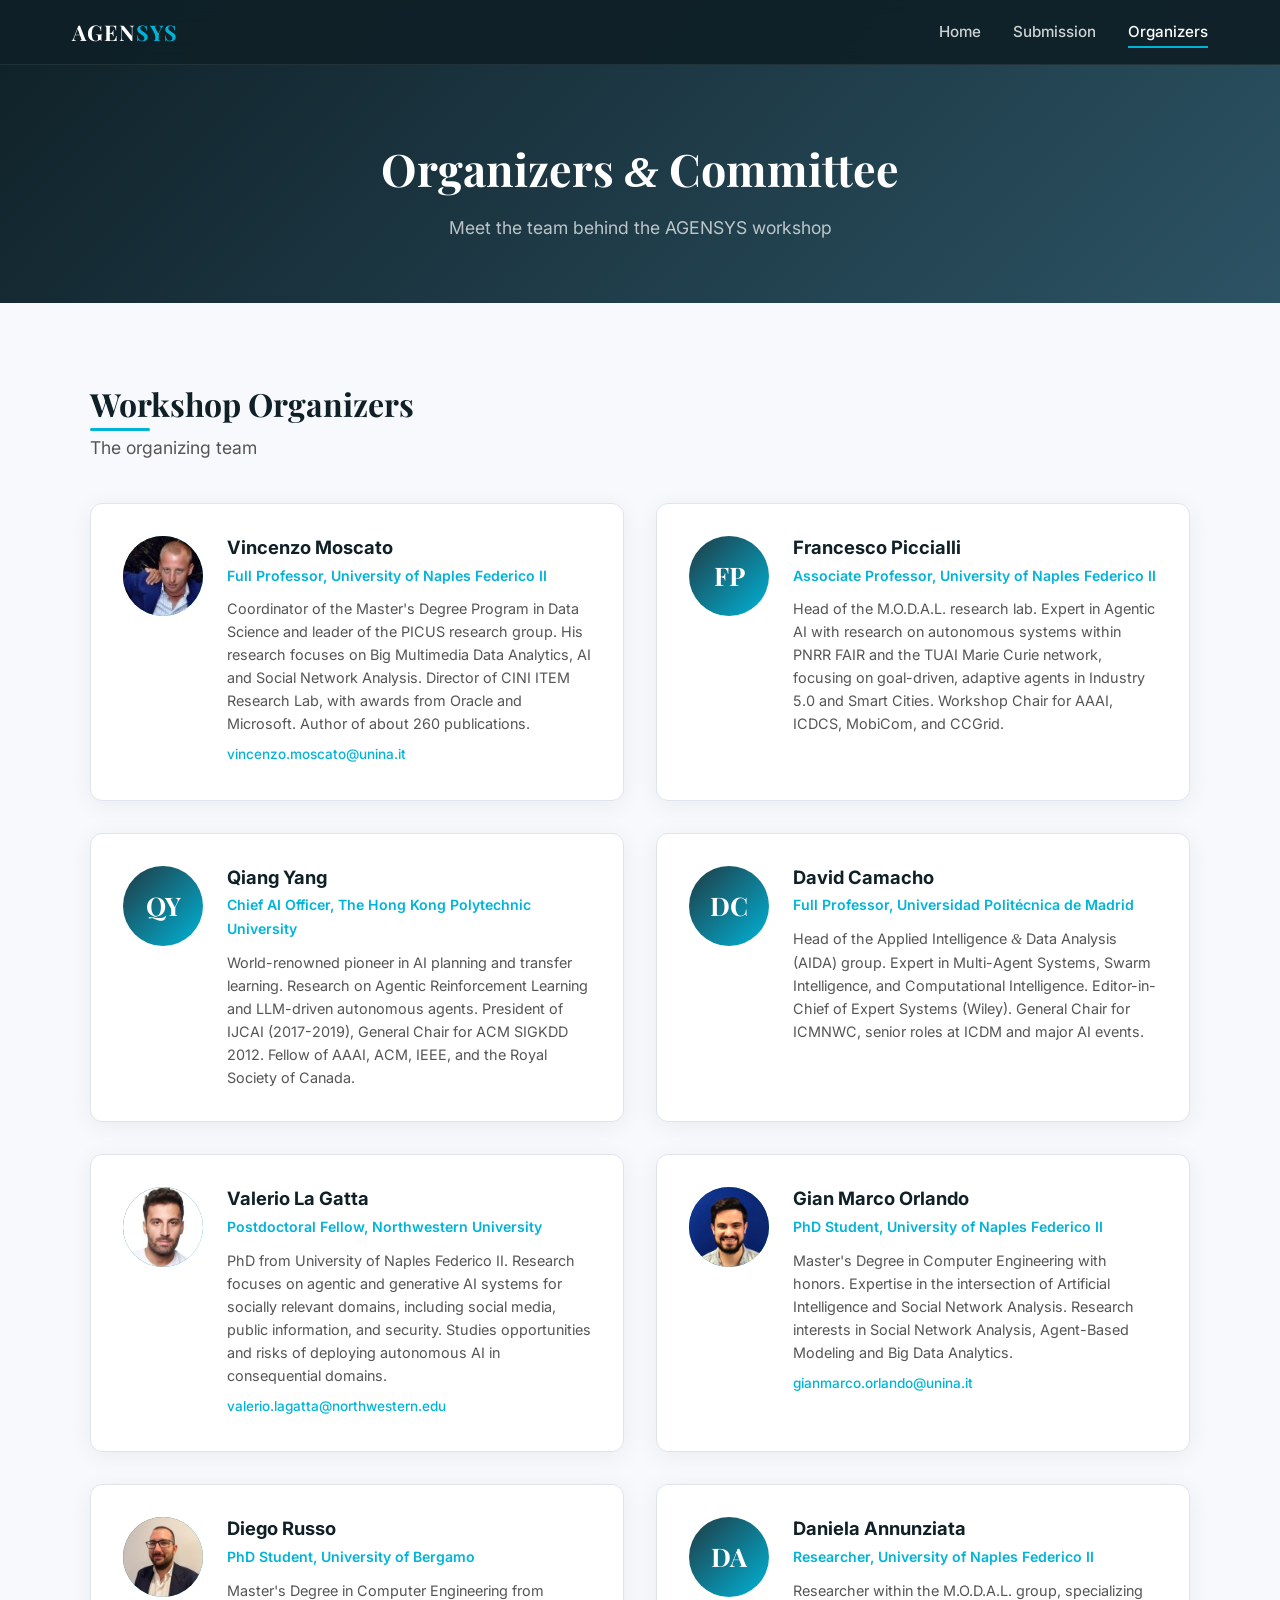
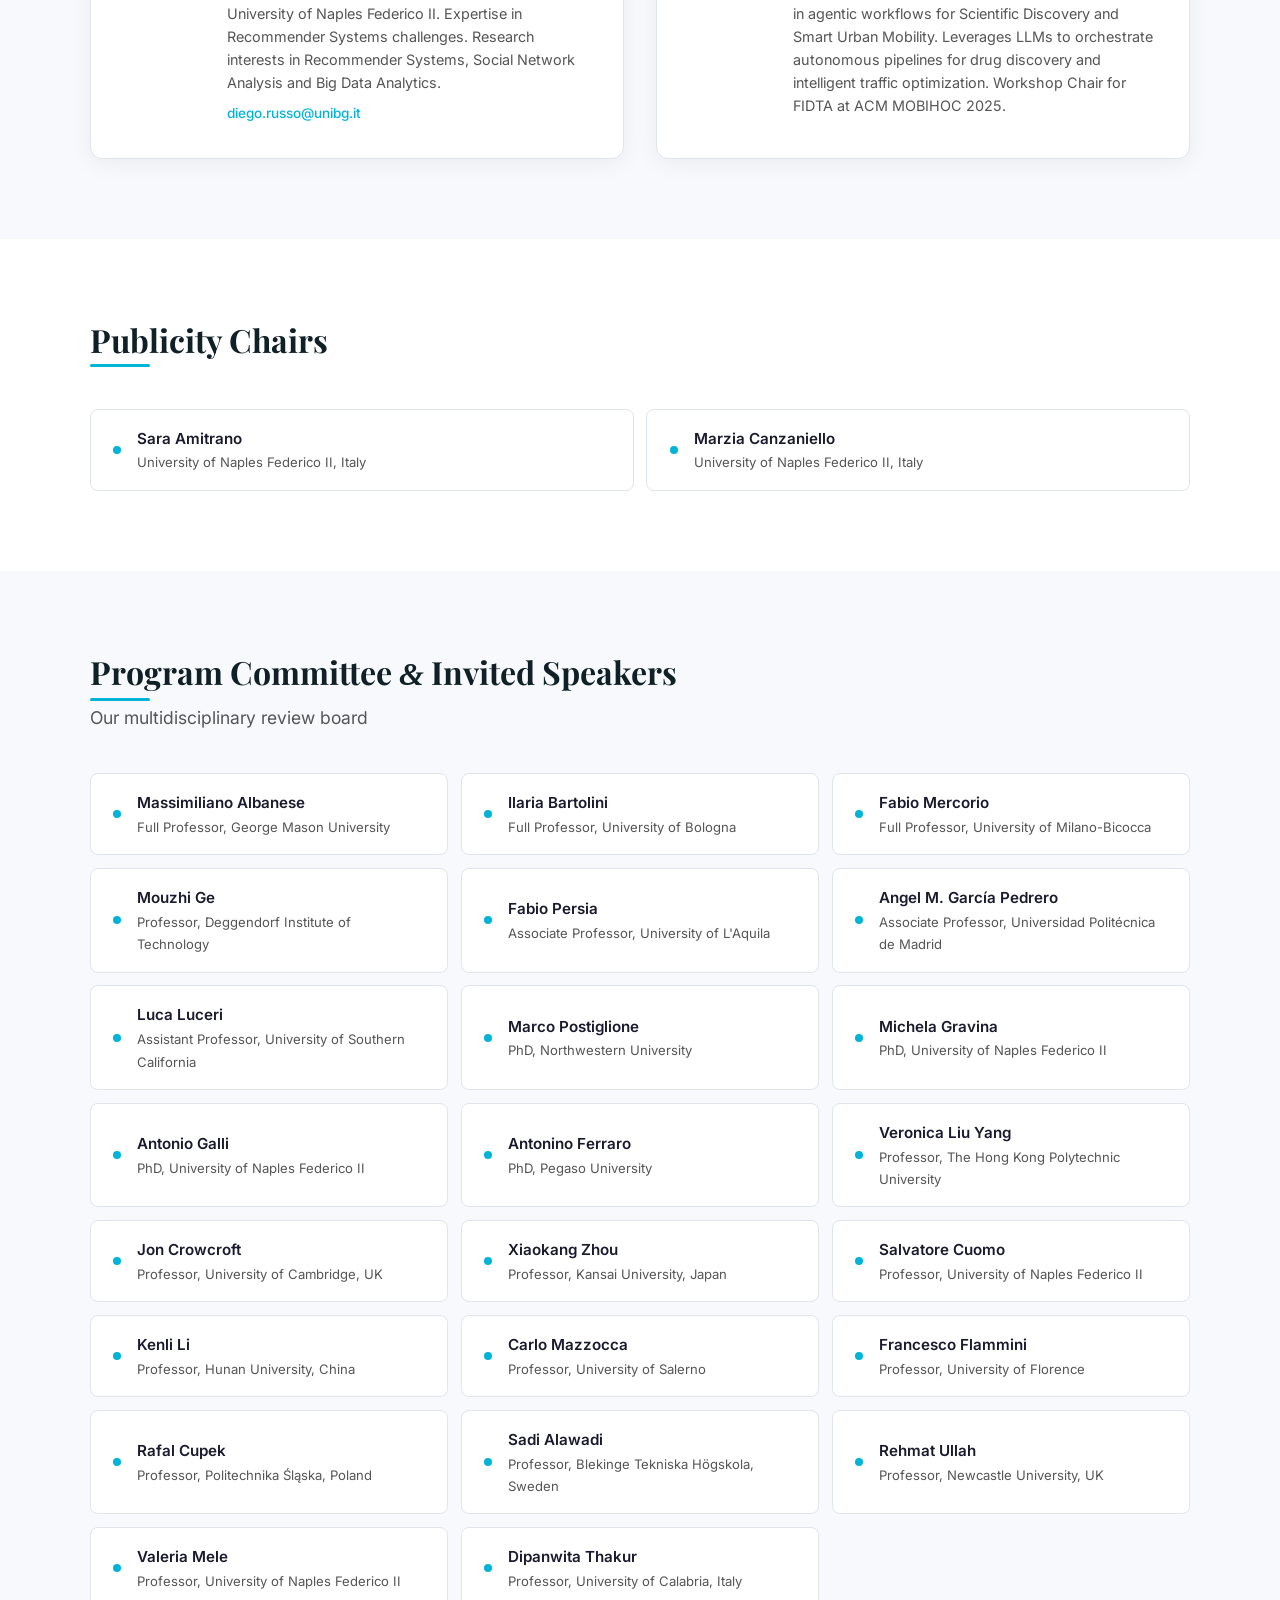
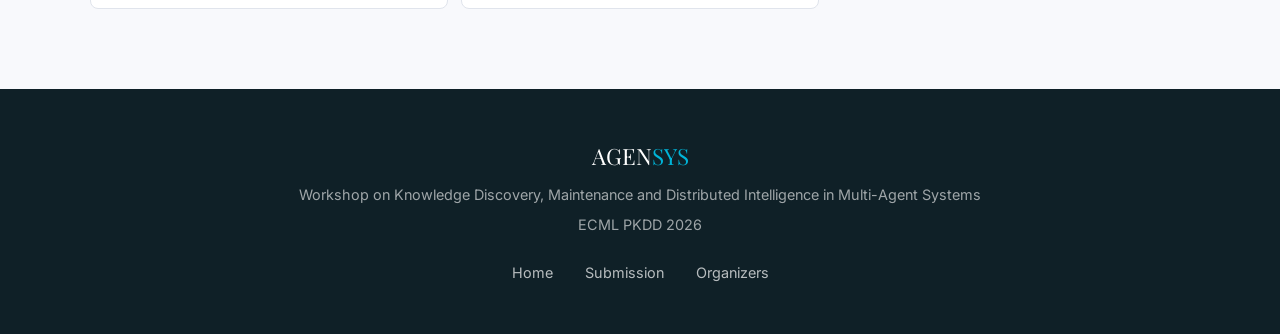
==== commit f0560276: "Update important dates for paper submission and conference in index.html; remove keynote speaker sec" ====
--- a/organizers.html
+++ b/organizers.html
@@ -325,22 +325,6 @@
     </div>
   </section>
 
-  <!-- Keynote Speaker -->
-  <section class="section" id="keynote">
-    <div class="container">
-      <h2 class="section-title">Confirmed Keynote Speaker</h2>
-      <p class="section-subtitle">Invited talk</p>
-      <div class="keynote-card">
-        <div class="organizer-avatar">DC</div>
-        <div class="organizer-info">
-          <h3>Prof. David Camacho</h3>
-          <div class="organizer-role">Full Professor, Universidad Polit&eacute;cnica de Madrid</div>
-          <p class="organizer-bio">Head of the Applied Intelligence <span class="amp">&amp;</span> Data Analysis (AIDA) group. Expert in Multi-Agent Systems, Swarm Intelligence, and Computational Intelligence. Editor-in-Chief of Expert Systems (Wiley). His research targets agentic aerial intelligence, exploring how autonomous UAVs use reasoning and memory to collaborate in disaster response and infrastructure inspection.</p>
-        </div>
-      </div>
-    </div>
-  </section>
-
   <!-- Footer -->
   <footer class="footer">
     <div class="footer-brand">AGEN<span>SYS</span></div>
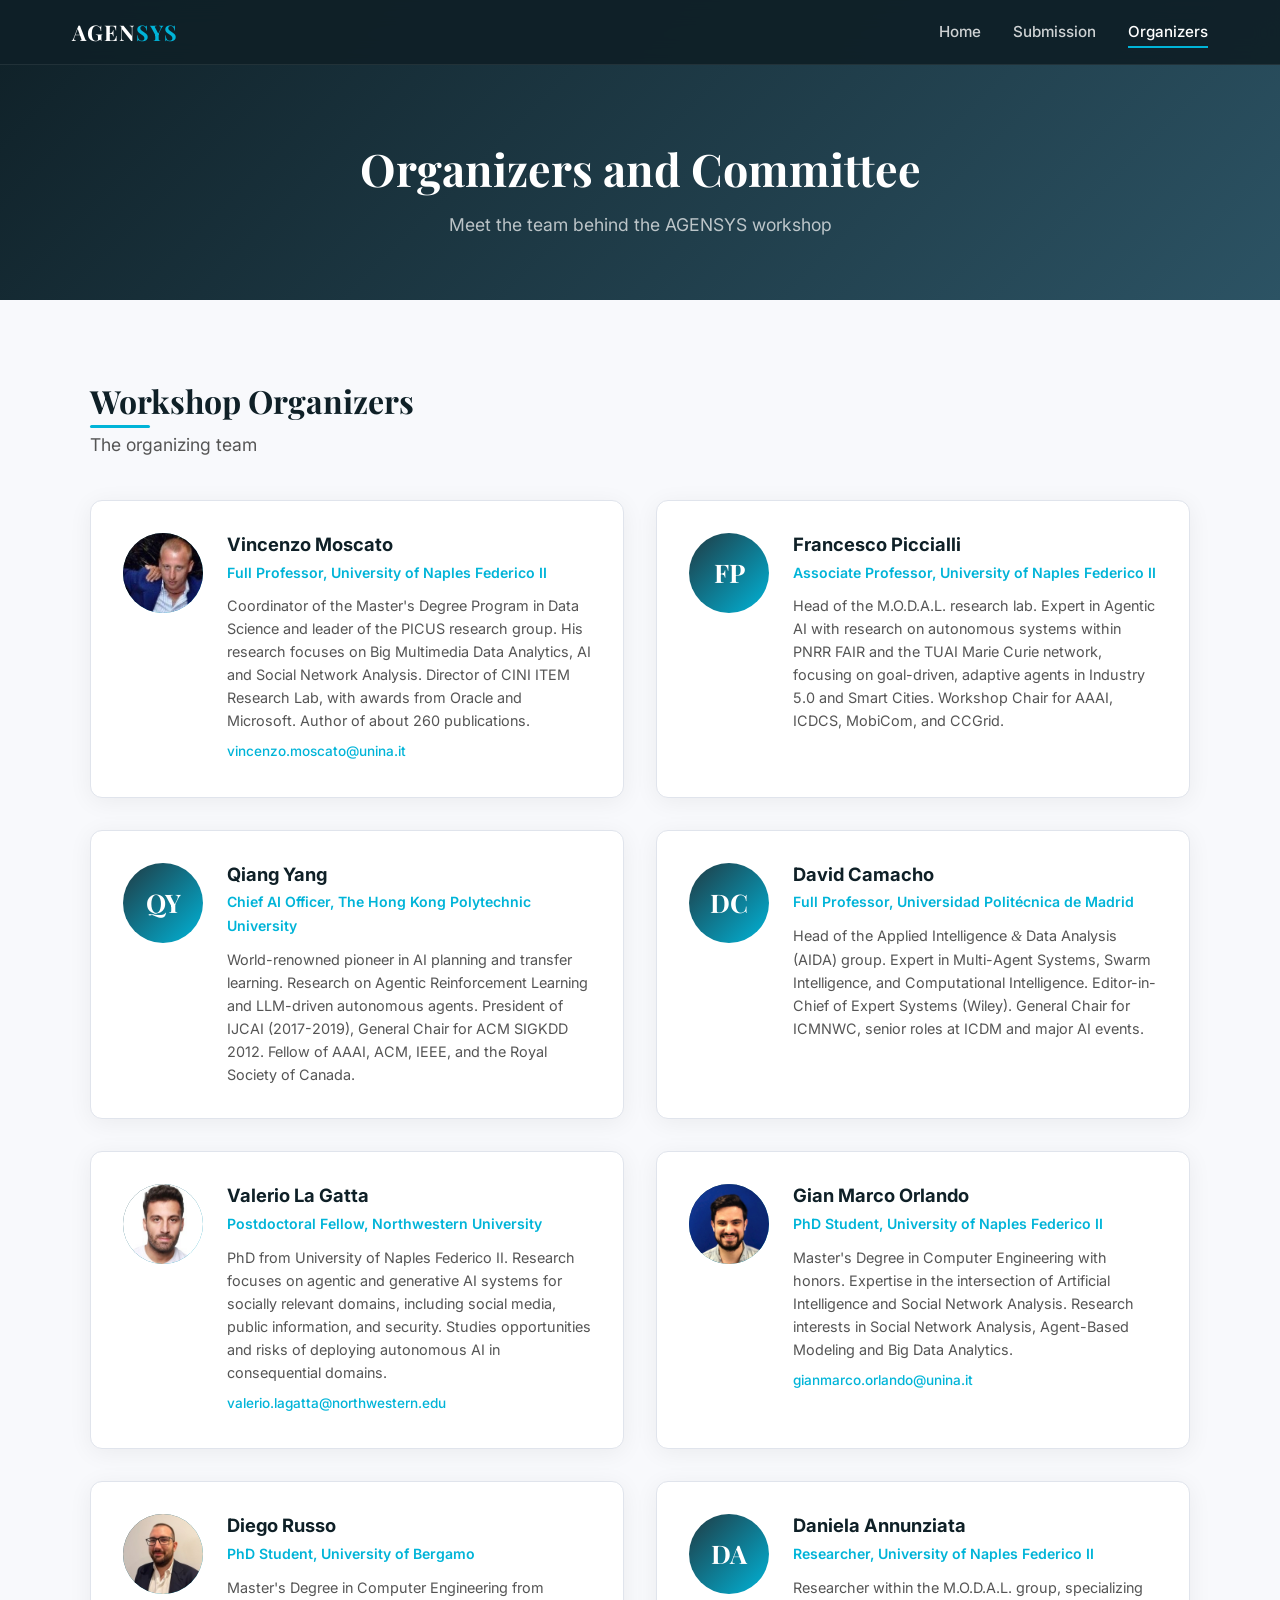
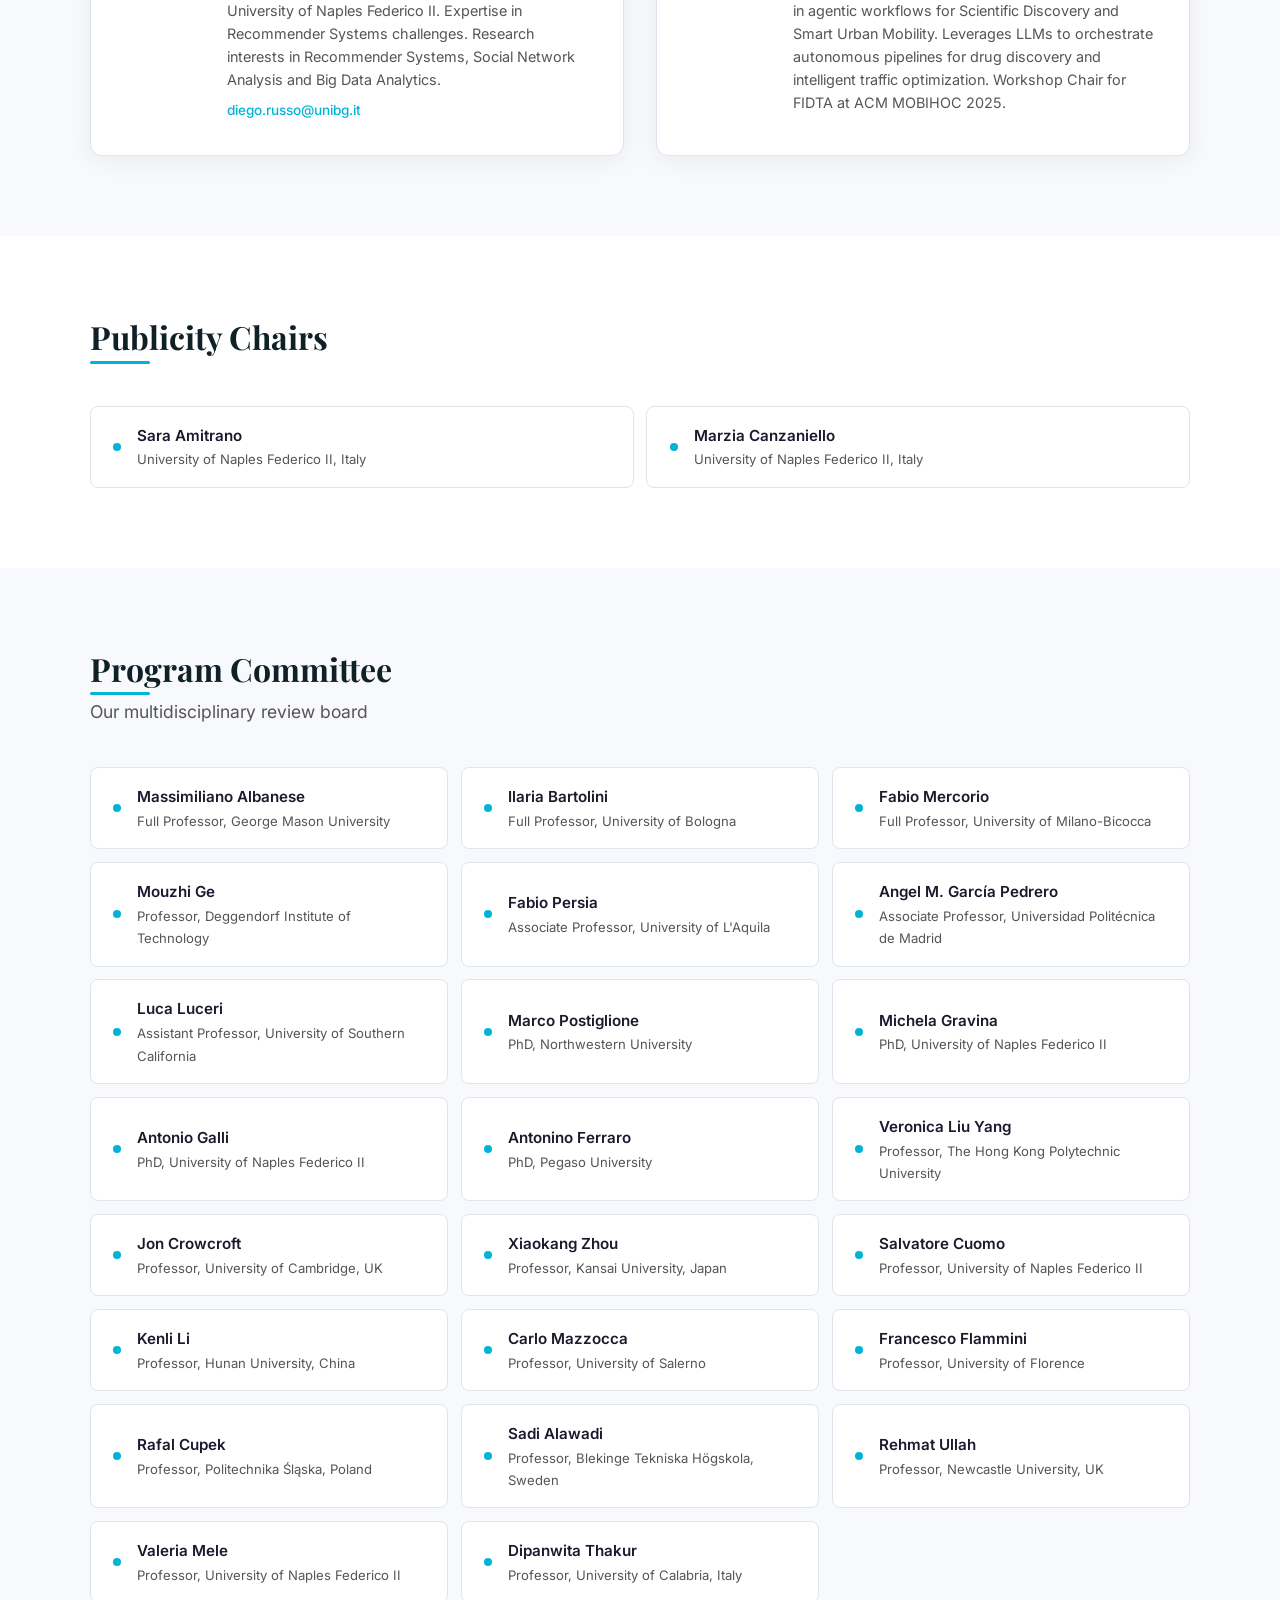
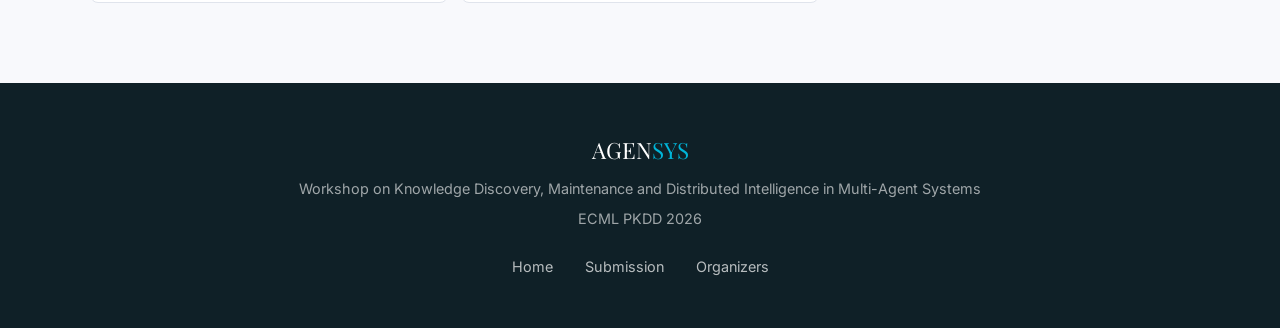
==== commit b8cb1248: "Refine section titles in organizers.html for clarity" ====
--- a/organizers.html
+++ b/organizers.html
@@ -29,7 +29,7 @@
 
   <!-- Page Hero -->
   <header class="page-hero">
-    <h1>Organizers <span class="amp">&amp;</span> Committee</h1>
+    <h1>Organizers and Committee</h1>
     <p>Meet the team behind the AGENSYS workshop</p>
   </header>
 
@@ -156,7 +156,7 @@
   <!-- Program Committee -->
   <section class="section" id="pc">
     <div class="container">
-      <h2 class="section-title">Program Committee <span class="amp">&amp;</span> Invited Speakers</h2>
+      <h2 class="section-title">Program Committee</h2>
       <p class="section-subtitle">Our multidisciplinary review board</p>
 
       <div class="pc-grid">
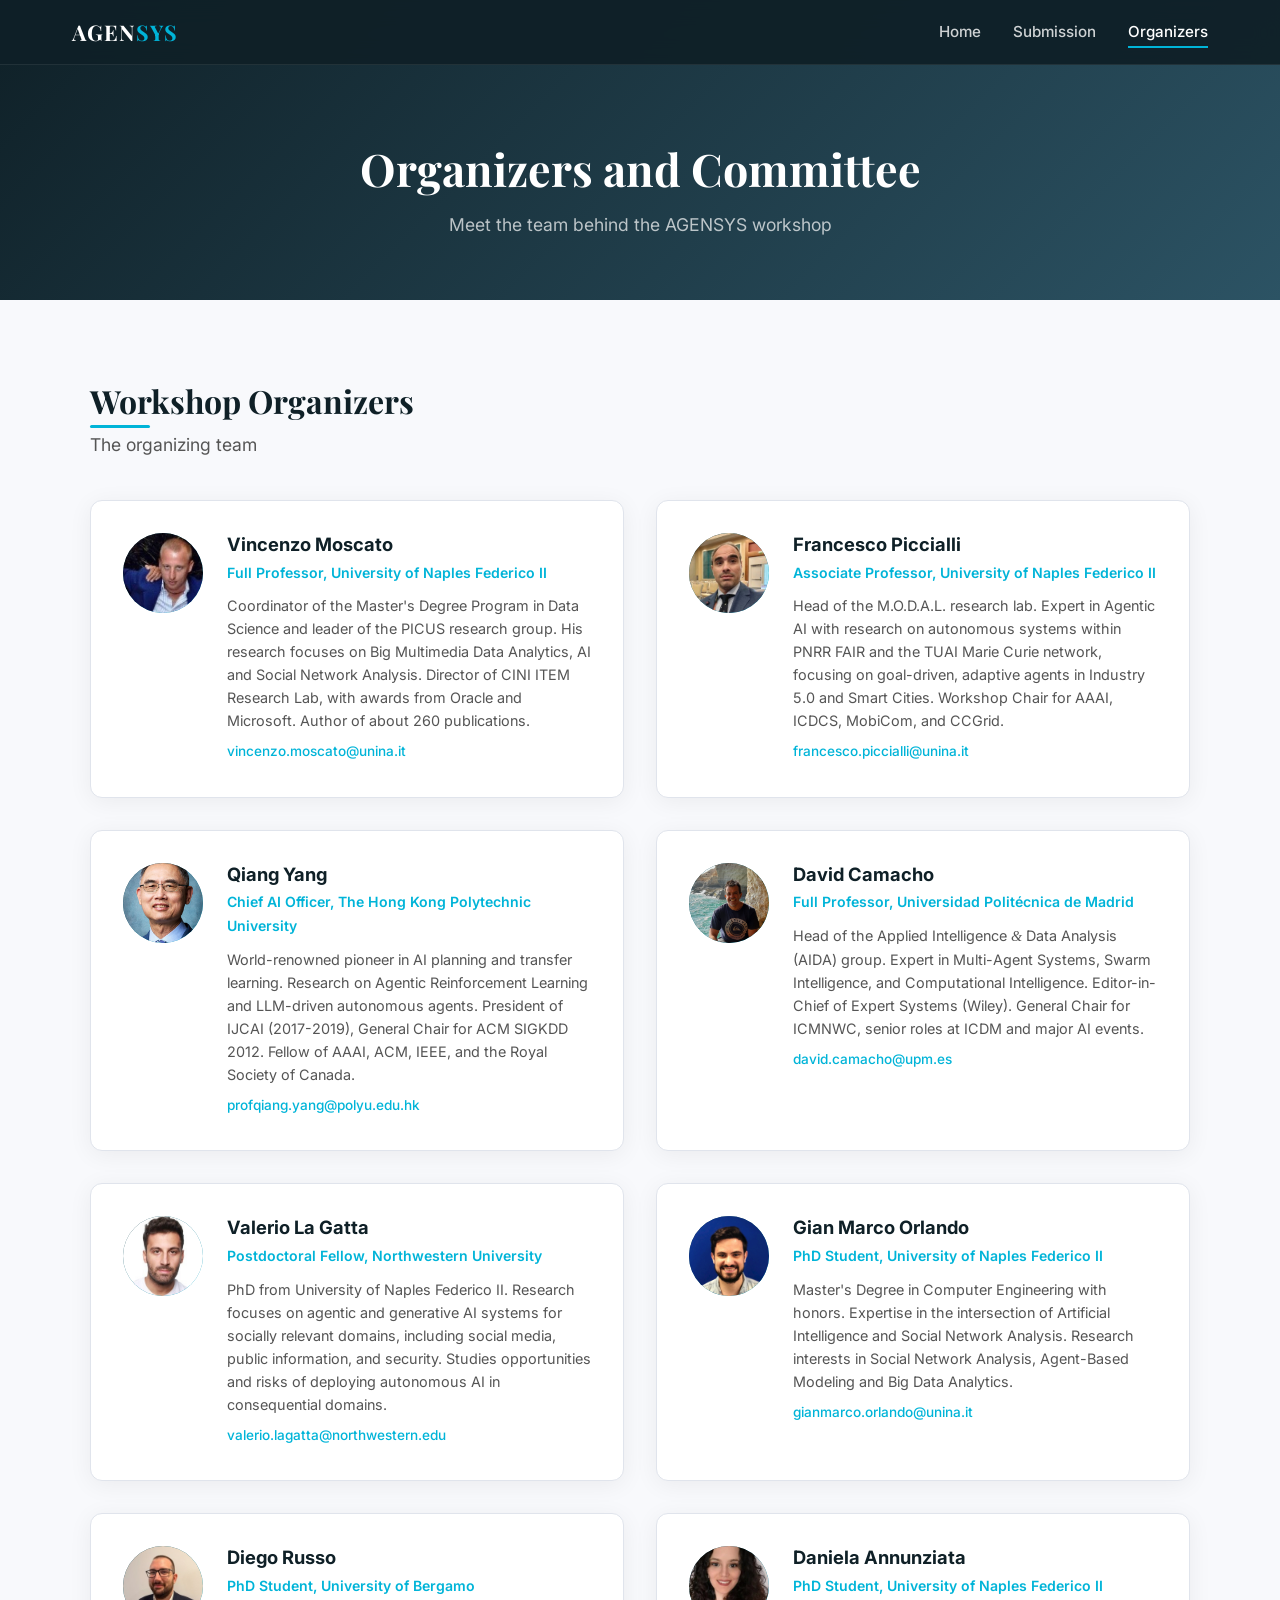
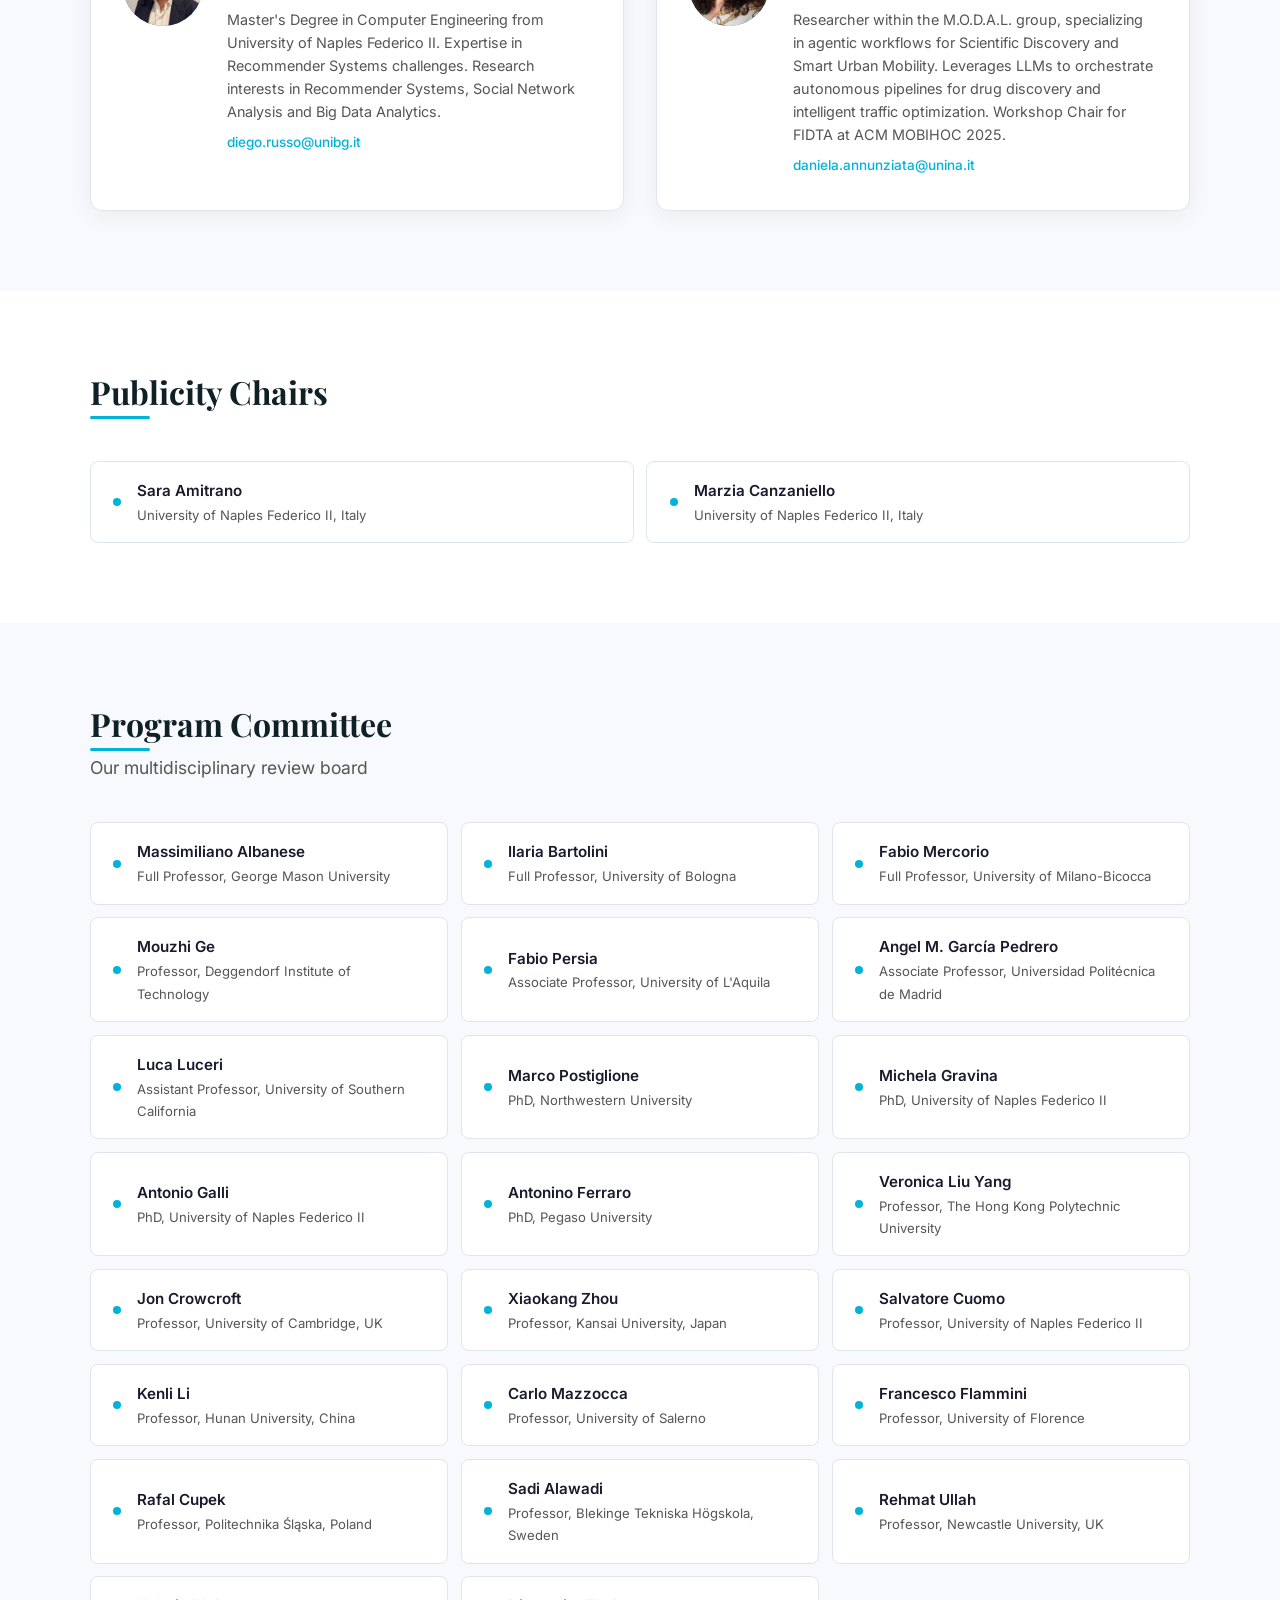
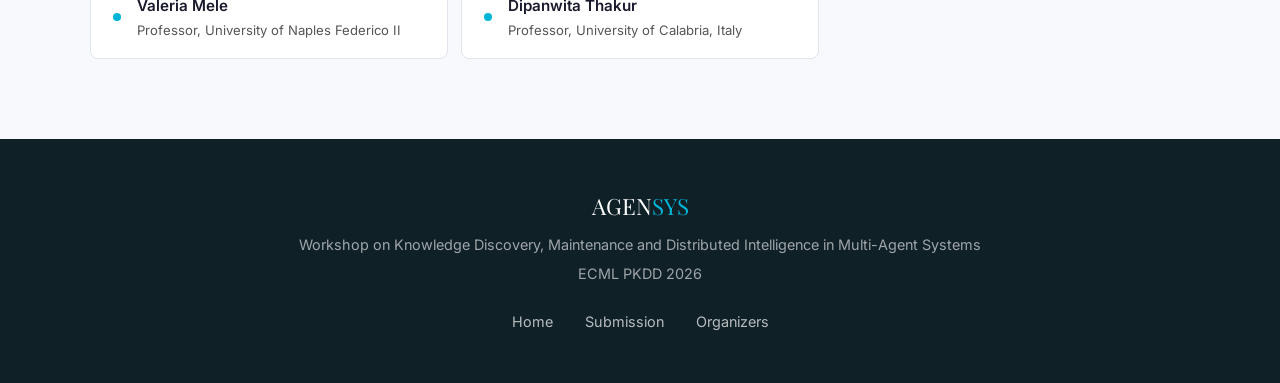
==== commit 92c88ee9: "Refactor code structure for improved readability and maintainability" ====
--- a/organizers.html
+++ b/organizers.html
@@ -54,31 +54,34 @@
 
         <!-- Francesco Piccialli -->
         <div class="organizer-card">
-          <div class="organizer-avatar">FP</div>
+          <div class="organizer-avatar"><img src="img/piccialli.jpg" alt="Francesco Piccialli"></div>
           <div class="organizer-info">
             <h3>Francesco Piccialli</h3>
             <div class="organizer-role">Associate Professor, University of Naples Federico II</div>
             <p class="organizer-bio">Head of the M.O.D.A.L. research lab. Expert in Agentic AI with research on autonomous systems within PNRR FAIR and the TUAI Marie Curie network, focusing on goal-driven, adaptive agents in Industry 5.0 and Smart Cities. Workshop Chair for AAAI, ICDCS, MobiCom, and CCGrid.</p>
+            <a href="mailto:francesco.piccialli@unina.it" class="organizer-email">francesco.piccialli@unina.it</a>
           </div>
         </div>
 
         <!-- Qiang Yang -->
         <div class="organizer-card">
-          <div class="organizer-avatar">QY</div>
+          <div class="organizer-avatar"><img src="img/yangqiang.jpeg" alt="Qiang Yang"></div>
           <div class="organizer-info">
             <h3>Qiang Yang</h3>
             <div class="organizer-role">Chief AI Officer, The Hong Kong Polytechnic University</div>
             <p class="organizer-bio">World-renowned pioneer in AI planning and transfer learning. Research on Agentic Reinforcement Learning and LLM-driven autonomous agents. President of IJCAI (2017-2019), General Chair for ACM SIGKDD 2012. Fellow of AAAI, ACM, IEEE, and the Royal Society of Canada.</p>
+            <a href="mailto:profqiang.yang@polyu.edu.hk" class="organizer-email">profqiang.yang@polyu.edu.hk</a>
           </div>
         </div>
 
         <!-- David Camacho -->
         <div class="organizer-card">
-          <div class="organizer-avatar">DC</div>
+          <div class="organizer-avatar"><img src="img/camacho.jpg" alt="David Camacho"></div>
           <div class="organizer-info">
             <h3>David Camacho</h3>
             <div class="organizer-role">Full Professor, Universidad Polit&eacute;cnica de Madrid</div>
             <p class="organizer-bio">Head of the Applied Intelligence <span class="amp">&amp;</span> Data Analysis (AIDA) group. Expert in Multi-Agent Systems, Swarm Intelligence, and Computational Intelligence. Editor-in-Chief of Expert Systems (Wiley). General Chair for ICMNWC, senior roles at ICDM and major AI events.</p>
+            <a href="mailto:david.camacho@upm.es" class="organizer-email">david.camacho@upm.es</a>
           </div>
         </div>
 
@@ -117,11 +120,12 @@
 
         <!-- Daniela Annunziata -->
         <div class="organizer-card">
-          <div class="organizer-avatar">DA</div>
+          <div class="organizer-avatar"><img src="img/annunziata.jpg" alt="Daniela Annunziata"></div>
           <div class="organizer-info">
             <h3>Daniela Annunziata</h3>
-            <div class="organizer-role">Researcher, University of Naples Federico II</div>
+            <div class="organizer-role">PhD Student, University of Naples Federico II</div>
             <p class="organizer-bio">Researcher within the M.O.D.A.L. group, specializing in agentic workflows for Scientific Discovery and Smart Urban Mobility. Leverages LLMs to orchestrate autonomous pipelines for drug discovery and intelligent traffic optimization. Workshop Chair for FIDTA at ACM MOBIHOC 2025.</p>
+            <a href="mailto:daniela.annunziata@unina.it" class="organizer-email">daniela.annunziata@unina.it</a>
           </div>
         </div>
 
--- a/css/style.css
+++ b/css/style.css
@@ -274,6 +274,11 @@
   justify-content: center;
   gap: 2rem;
   flex-wrap: wrap;
+  margin-bottom: 1.5rem;
+}
+
+.hero-dates-venue {
+  margin-top: 0;
   margin-bottom: 2.5rem;
 }
 
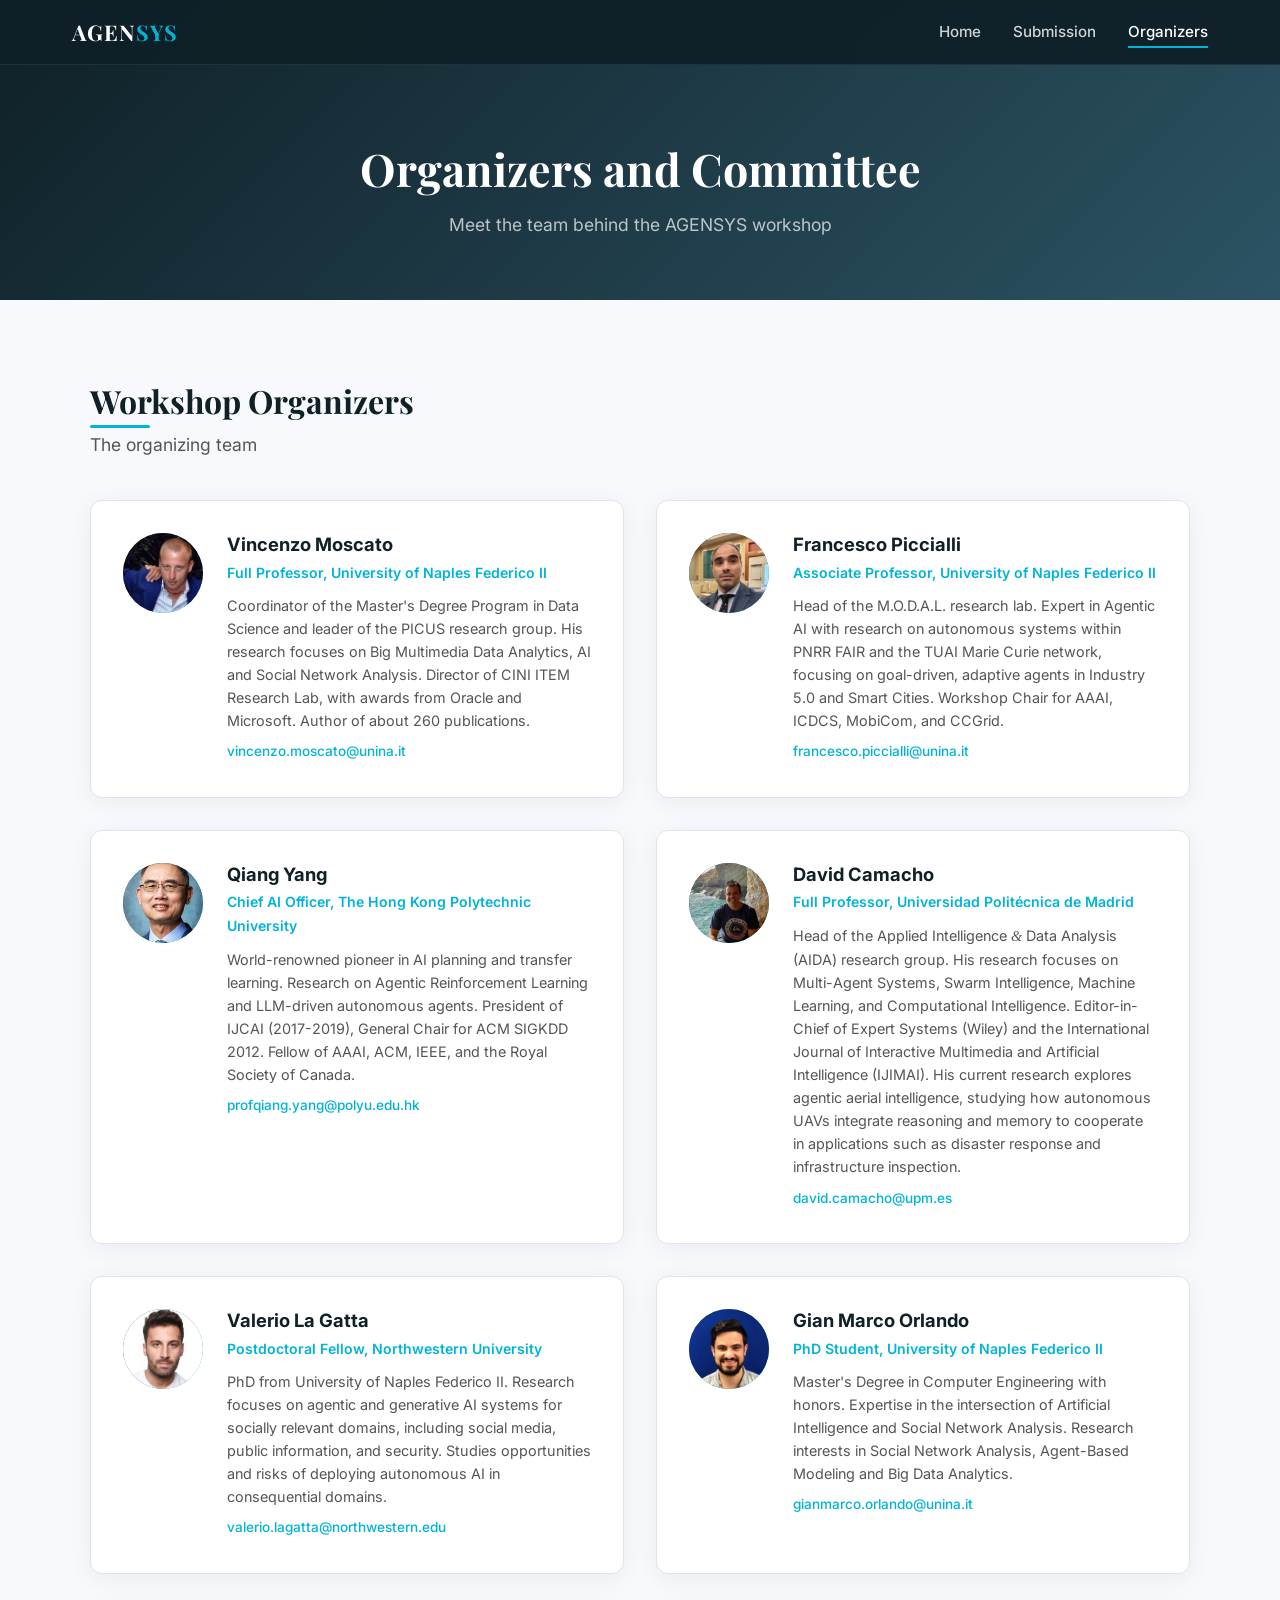
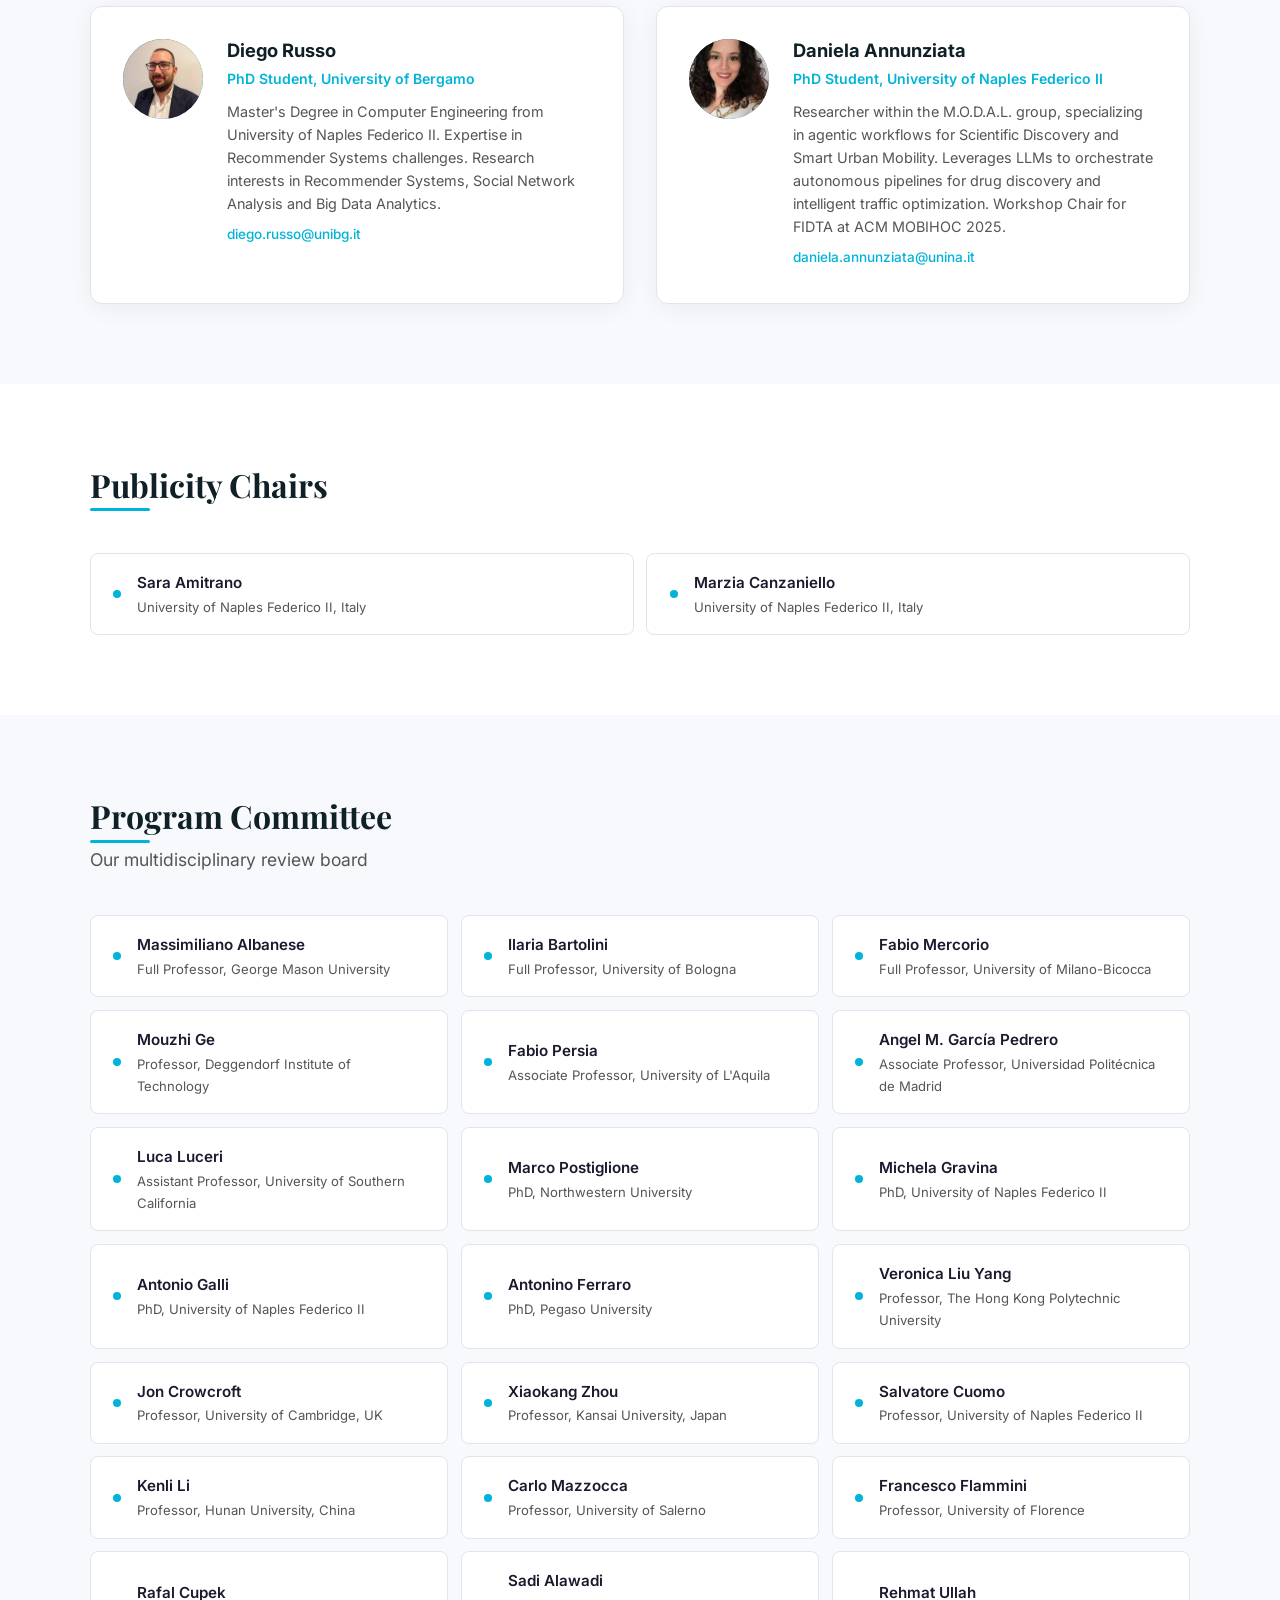
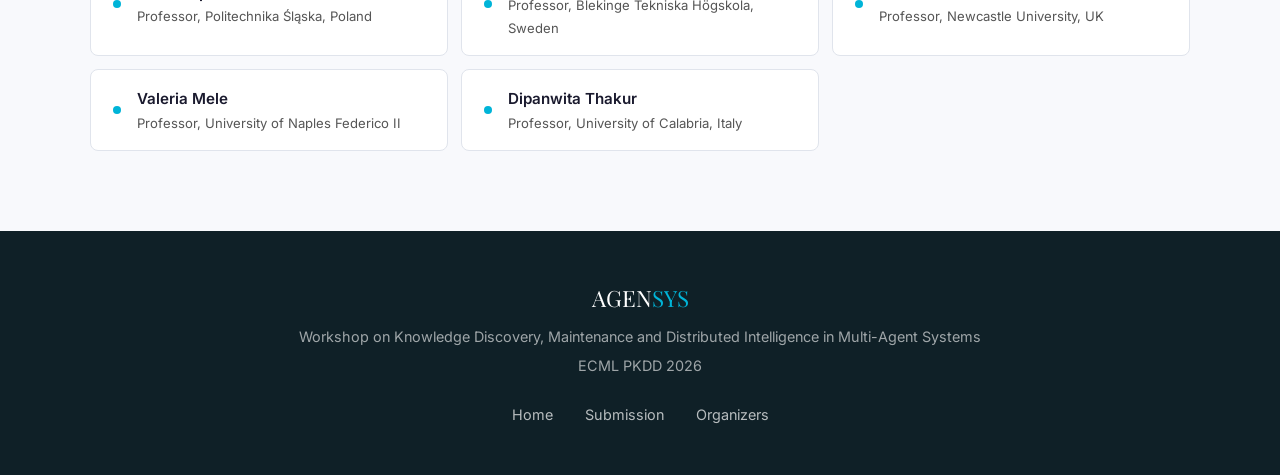
==== commit 975820e1: "Update organizer bios for clarity and detail" ====
--- a/organizers.html
+++ b/organizers.html
@@ -80,7 +80,7 @@
           <div class="organizer-info">
             <h3>David Camacho</h3>
             <div class="organizer-role">Full Professor, Universidad Polit&eacute;cnica de Madrid</div>
-            <p class="organizer-bio">Head of the Applied Intelligence <span class="amp">&amp;</span> Data Analysis (AIDA) group. Expert in Multi-Agent Systems, Swarm Intelligence, and Computational Intelligence. Editor-in-Chief of Expert Systems (Wiley). General Chair for ICMNWC, senior roles at ICDM and major AI events.</p>
+            <p class="organizer-bio">Head of the Applied Intelligence <span class="amp">&amp;</span> Data Analysis (AIDA) research group. His research focuses on Multi-Agent Systems, Swarm Intelligence, Machine Learning, and Computational Intelligence. Editor-in-Chief of Expert Systems (Wiley) and the International Journal of Interactive Multimedia and Artificial Intelligence (IJIMAI). His current research explores agentic aerial intelligence, studying how autonomous UAVs integrate reasoning and memory to cooperate in applications such as disaster response and infrastructure inspection.</p>
             <a href="mailto:david.camacho@upm.es" class="organizer-email">david.camacho@upm.es</a>
           </div>
         </div>
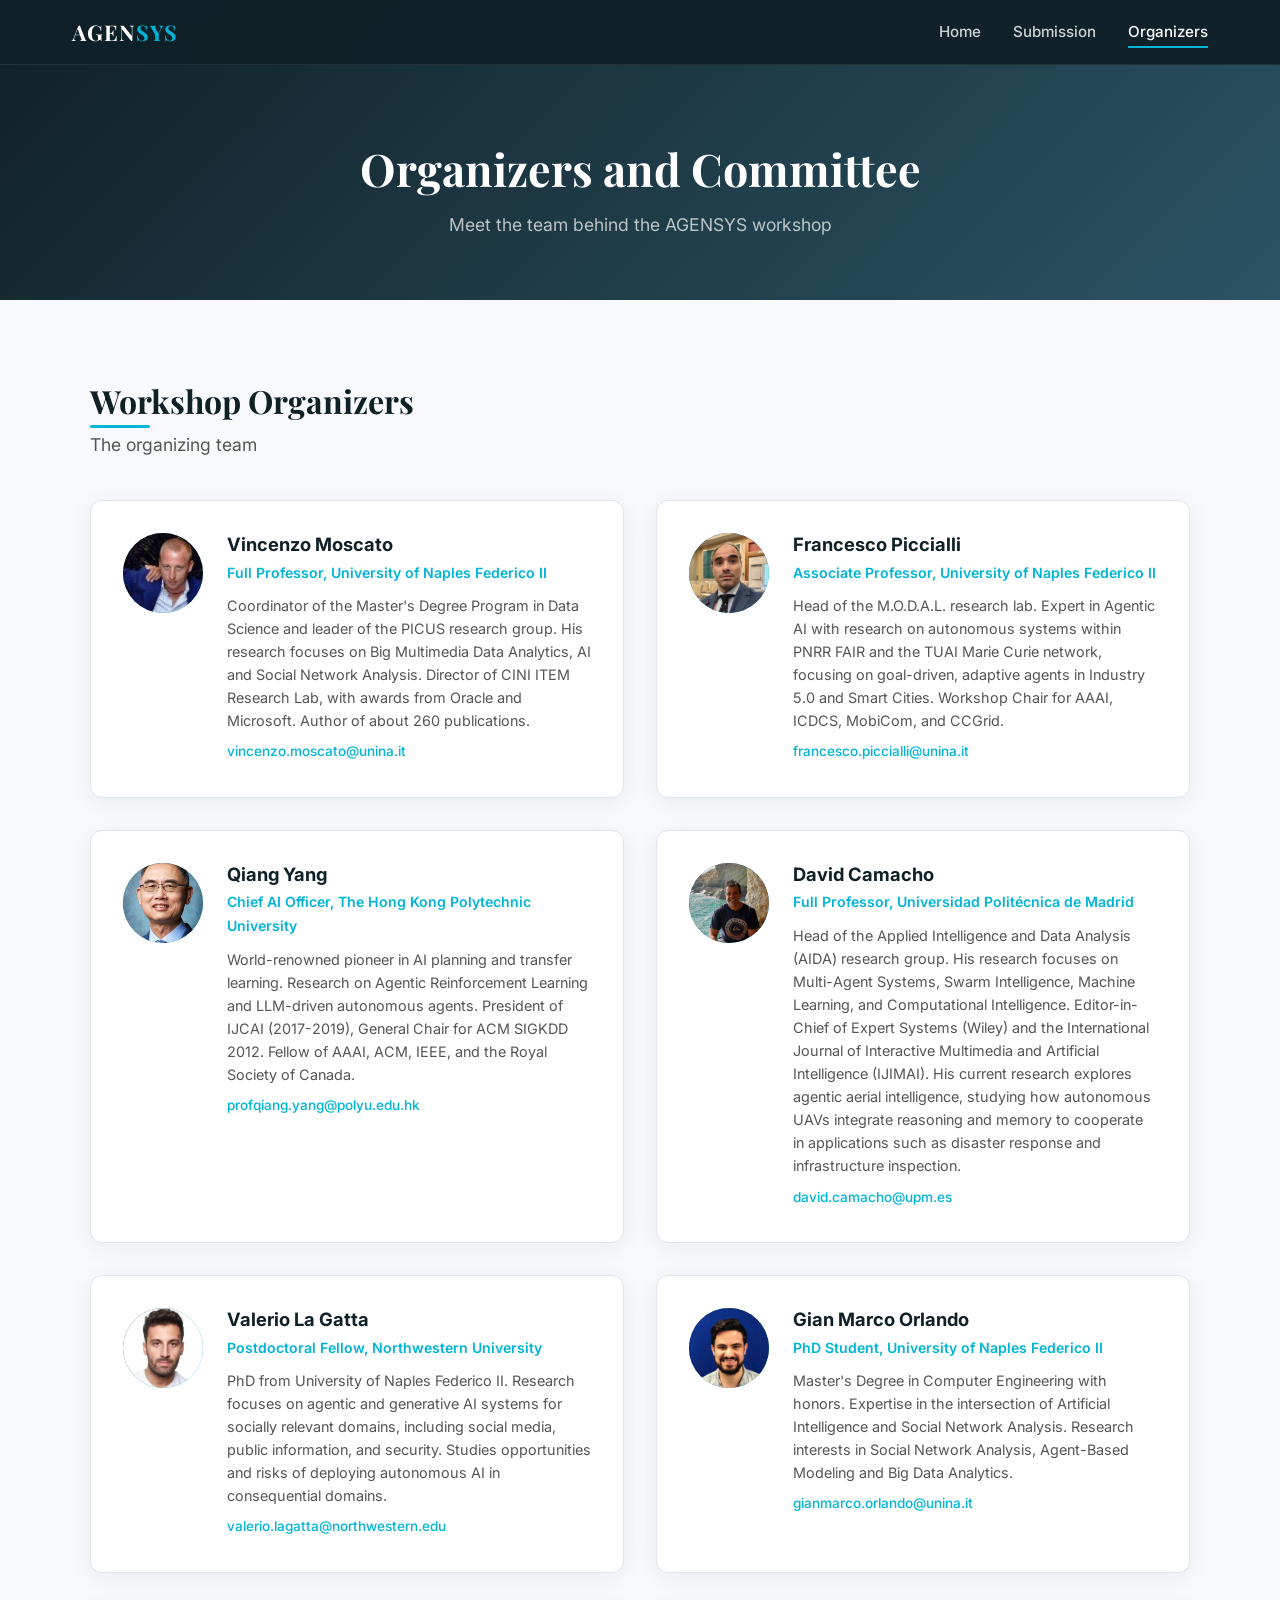
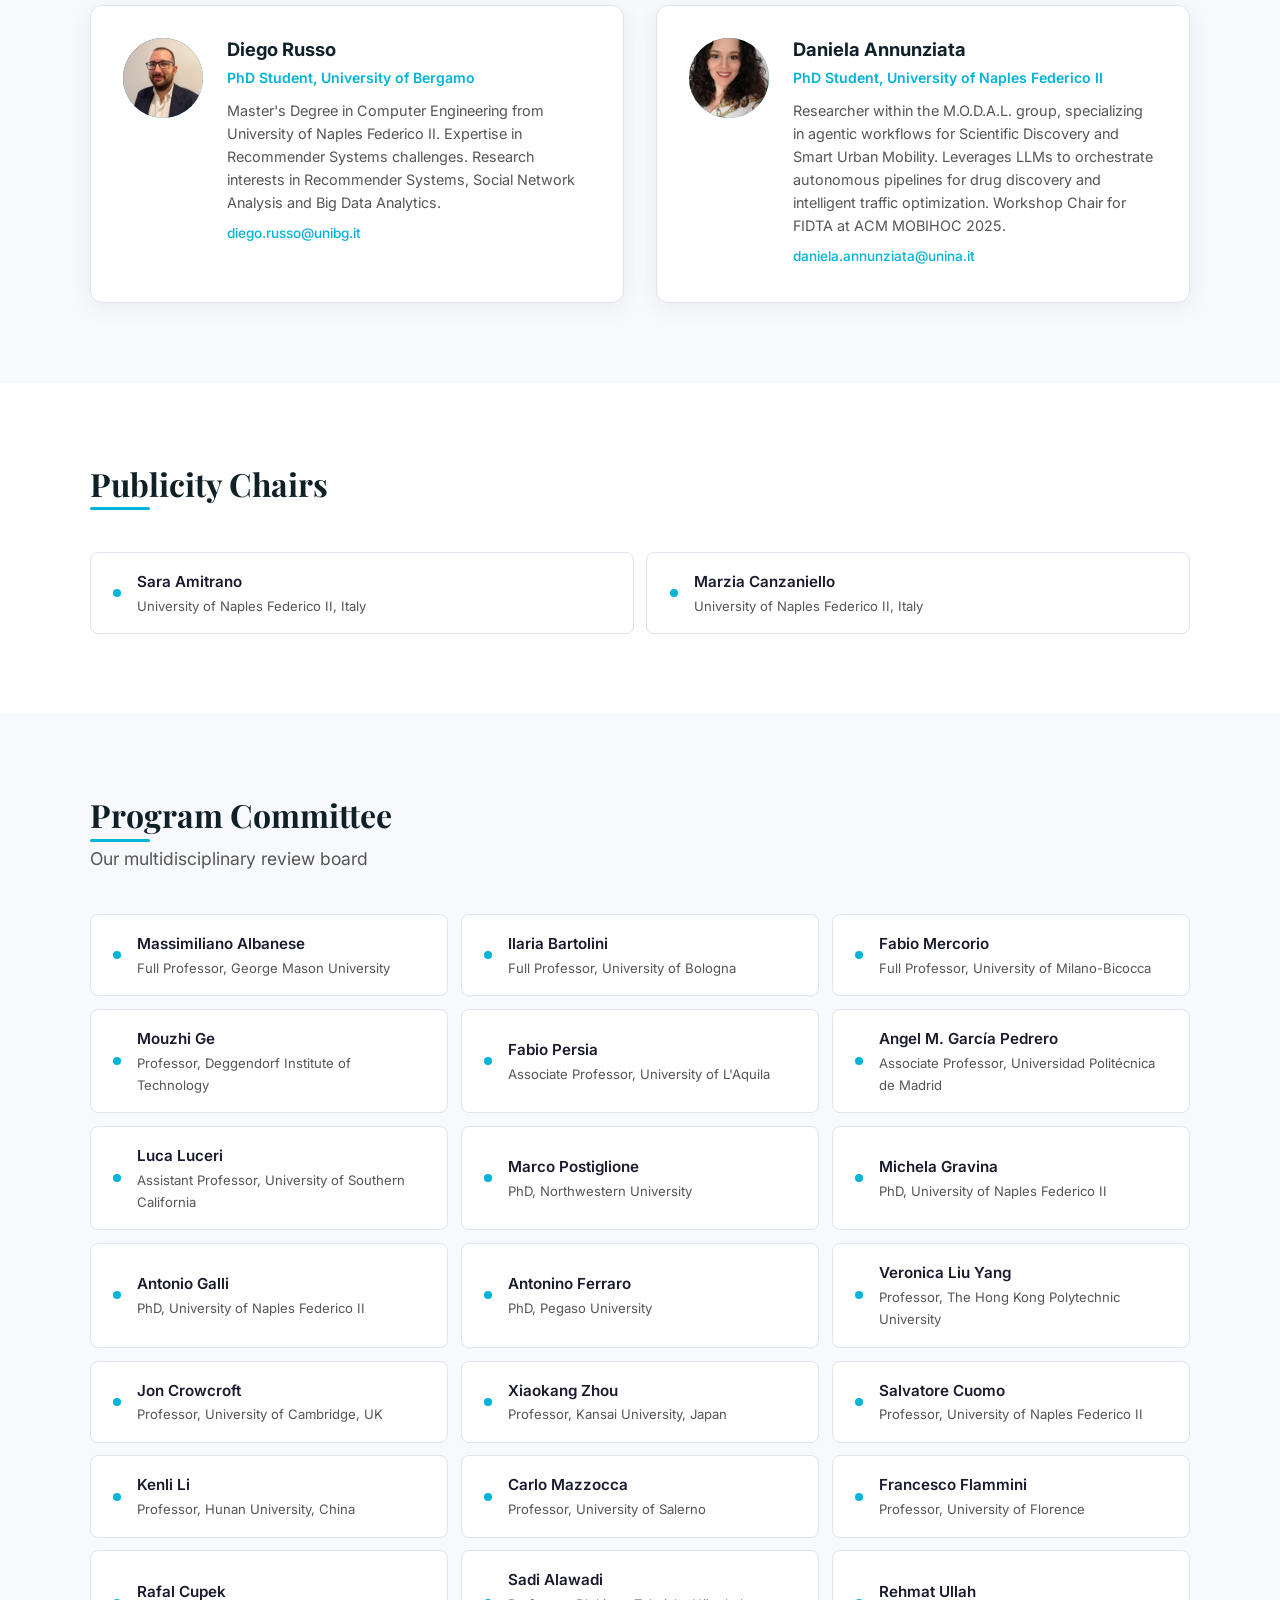
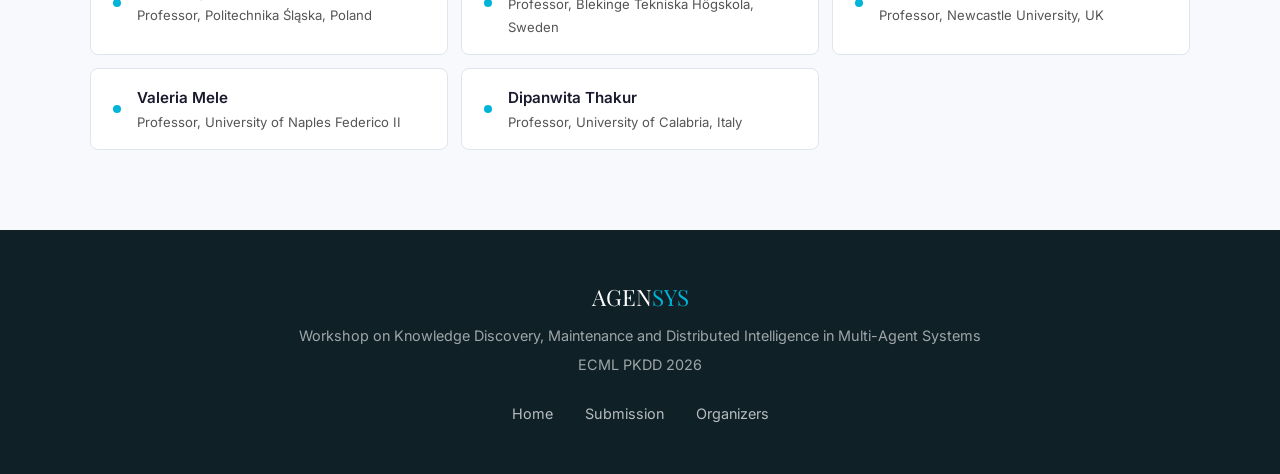
==== commit 0bc1a7b6: "Update organizer bios for consistency and clarity" ====
--- a/organizers.html
+++ b/organizers.html
@@ -80,7 +80,7 @@
           <div class="organizer-info">
             <h3>David Camacho</h3>
             <div class="organizer-role">Full Professor, Universidad Polit&eacute;cnica de Madrid</div>
-            <p class="organizer-bio">Head of the Applied Intelligence <span class="amp">&amp;</span> Data Analysis (AIDA) research group. His research focuses on Multi-Agent Systems, Swarm Intelligence, Machine Learning, and Computational Intelligence. Editor-in-Chief of Expert Systems (Wiley) and the International Journal of Interactive Multimedia and Artificial Intelligence (IJIMAI). His current research explores agentic aerial intelligence, studying how autonomous UAVs integrate reasoning and memory to cooperate in applications such as disaster response and infrastructure inspection.</p>
+            <p class="organizer-bio">Head of the Applied Intelligence and Data Analysis (AIDA) research group. His research focuses on Multi-Agent Systems, Swarm Intelligence, Machine Learning, and Computational Intelligence. Editor-in-Chief of Expert Systems (Wiley) and the International Journal of Interactive Multimedia and Artificial Intelligence (IJIMAI). His current research explores agentic aerial intelligence, studying how autonomous UAVs integrate reasoning and memory to cooperate in applications such as disaster response and infrastructure inspection.</p>
             <a href="mailto:david.camacho@upm.es" class="organizer-email">david.camacho@upm.es</a>
           </div>
         </div>
